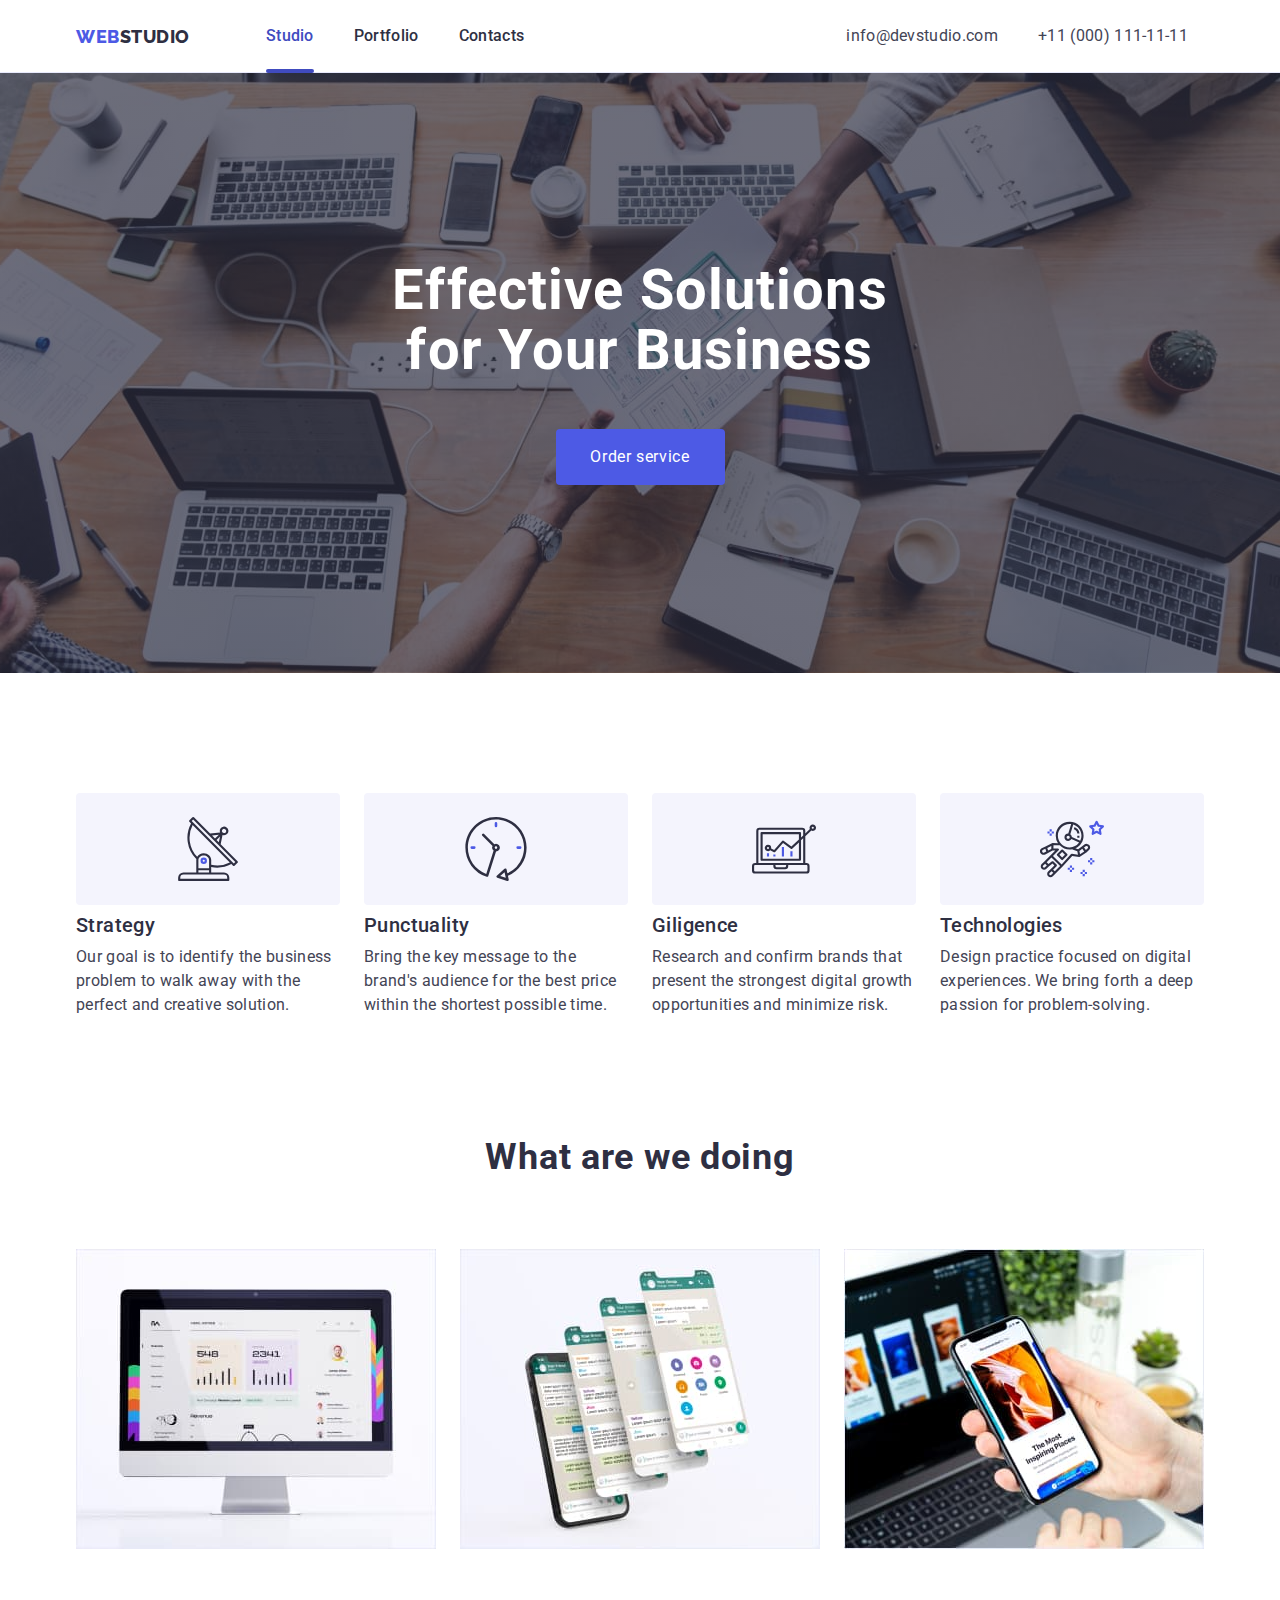
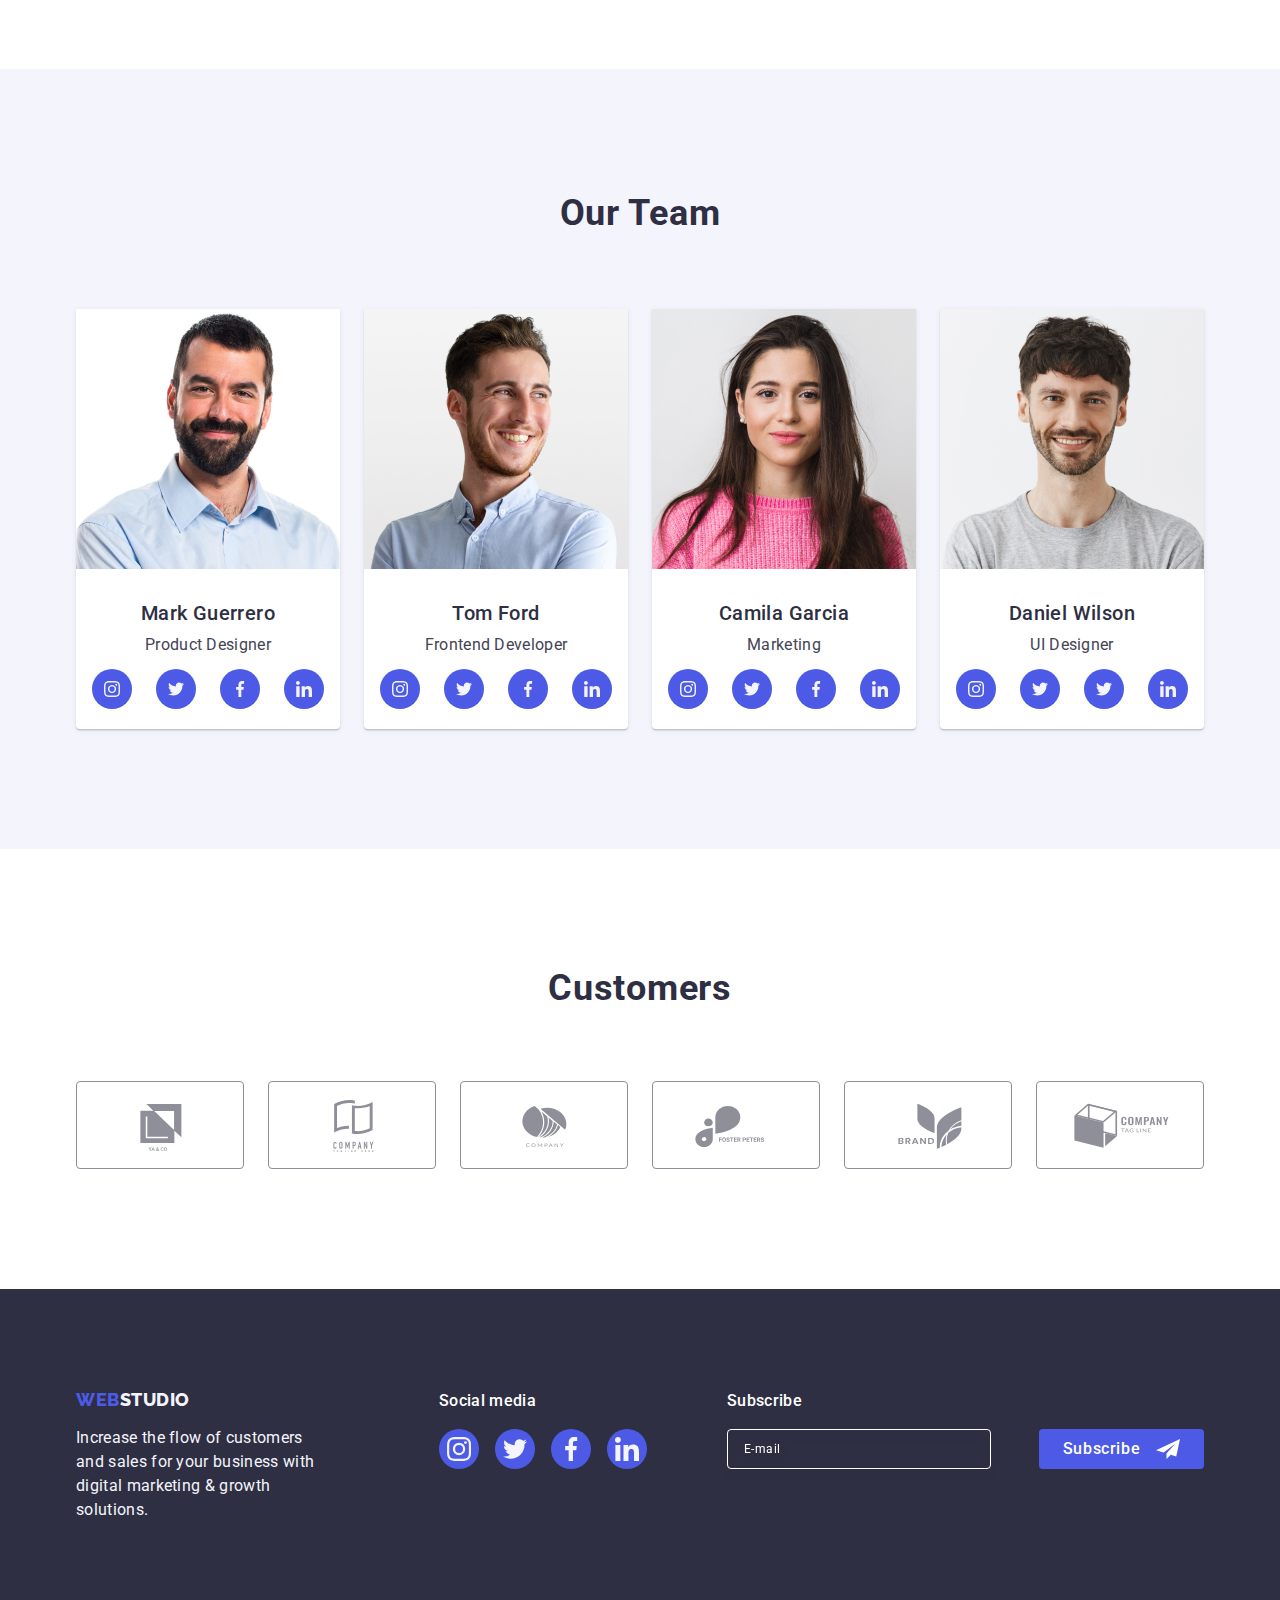
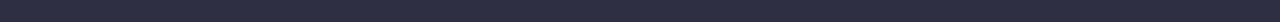
==== index.html @ 4abc6503 "added" ====
<!DOCTYPE html>
<html lang="en">
<head>
    <meta charset="UTF-8">
    <meta name="viewport" content="width=device-width, initial-scale=1.0">
    <title>WebStudio</title>
    <link rel="preconnect" href="https://fonts.googleapis.com">
    <link rel="preconnect" href="https://fonts.gstatic.com" crossorigin>
    <link href="https://fonts.googleapis.com/css2?family=Raleway:wght@600;800&family=Roboto:wght@400;500;700&display=swap" rel="stylesheet">
    <link rel="stylesheet" href="https://cdnjs.cloudflare.com/ajax/libs/modern-normalize/2.0.0/modern-normalize.min.css">
    <link rel="stylesheet" href="css/styles.css">
</head>
<body class="body">
    <header class="header">
        <div class="container container-logo">
            <nav class="header-navigation">
                <a href="/index.html" class="logo">Web<span class="logo-studio">Studio</span></a>
                    <ul class="header-list">
                        <li class="header-list-main"><a class="header-list-link current" href="index.html">Studio</a></li>
                        <li class="header-list-main"><a class="header-list-link" href="portfolio.html">Portfolio</a></li>
                        <li class="header-list-main"><a class="header-list-link" href="Contacts">Contacts</a></li>
                    </ul>
            </nav>
            <address class="address">
                <ul class="contacts"> 
                    <li class="contacts-list"><a class="contact-item" href="email:info@devstudio.com">info@devstudio.com</a></li> 
                    <li class="contacts-list"><a class="contact-item" href="tel:+11(000)111-11-11">+11 (000) 111-11-11</a></li>
                 </ul>  
            </address>
        </div>
    </header>
    <main class="main">
            <section class="main-part">
                <div class="container">
                    <h1 class="main-thesis">Effective Solutions for Your Business</h1>
                    <button type="button" class="main-button" data-modal-open>Order service</button>
                </div>
                </section>
                <section class="main-description">
                    <div class="container">
                        <h2 hidden class="visually-hidden">Menu</h2>
                        <ul class="main-description-list">
                            <li class="main-description-item">
                                <div class="main-description-icons">
                                    <svg class="main-icons" width="64" height="64">
                                        <use href="./images/icons.svg#icon-antenna"></use>
                                    </svg>
                                </div>
                                <h3 class="description-name">Strategy</h3>
                                <p class="description-mean">Our goal is to identify the business problem to walk away with the perfect and creative solution. </p>
                            </li>
                            <li class="main-description-item">
                                <div class="main-description-icons">
                                    <svg class="main-icons" width="64" height="64">
                                        <use href="./images/icons.svg#icon-clock"></use>
                                    </svg>
                                </div>
                                <h3 class="description-name">Punctuality</h3>
                                <p class="description-mean">Bring the key message to the brand's audience for the best price within the shortest possible time.</p>
                            </li>
                            <li class="main-description-item">
                                <div class="main-description-icons">
                                    <svg class="main-icons" width="64" height="64">
                                        <use href="./images/icons.svg#icon-diagram"></use>
                                    </svg>
                                </div>
                                <h3 class="description-name">Giligence</h3>
                                <p class="description-mean">Research and confirm brands that present the strongest digital growth opportunities and minimize risk.</p>
                            </li>
                            <li class="main-description-item">
                                <div class="main-description-icons">
                                    <svg class="main-icons" width="64" height="64">
                                        <use href="./images/icons.svg#icon-astronaut"></use>
                                    </svg>
                                </div>
                                <h3 class="description-name">Technologies</h3>
                                <p class="description-mean">Design practice focused on digital experiences. We bring forth a deep passion for problem-solving.</p>
                            </li>
                        </ul>
                    </div>
                </section>
                <!--About us-->
                <section class="about">
                    <div class="container">
                        <h2 class="about-do">What are we doing</h2>
                        <ul class="about-do-list">
                            <li class="about-do-item">
                                <img src="images/img1.jpg" alt="Computer" width="360"></li>
                            <li class="about-do-item">
                                <img src="images/img2.jpg" alt="Screen" width="360"></li>
                            <li class="about-do-item">
                                <img src="images/img3.jpg" alt="Phone" width="360"></li>
                        </ul>
                    </div>
                </section>
                <!--Team-->
                <section class="team">
                    <div class="container">
                        <h2 class="our-team">Our Team</h2>
                        <ul class="our-team-list">
                            <li class="our-team-item">
                                    <img src="images/mark.jpg" alt="Mark Guerrero" width="264">
                                    <div class="worker">
                                        <h3 class="name">Mark Guerrero</h3>
                                        <p class="who">Product Designer</p> 
                                        <ul class="team-icons-list">
                                            <li class="team-icons-item">
                                                <a href="./images/icons.svg#icon-instagram" class="team-icons-links" >
                                                    <svg class="team-icons" width="16" height="16">
                                                        <use href="./images/icons.svg#icon-instagram"></use>
                                                    </svg>
                                                </a>
                                            </li>
                                            <li class="team-icons-item">
                                                <a href="./images/icons.svg#icon-twitter" class="team-icons-links">
                                                    <svg class="team-icons" width="16" height="16">
                                                        <use href="./images/icons.svg#icon-twitter"></use>
                                                    </svg>
                                                </a>
                                            </li>
                                            <li class="team-icons-item">
                                                <a href="./images/icons.svg#icon-facebook" class="team-icons-links">
                                                    <svg class="team-icons" width="16" height="16">
                                                        <use href="./images/icons.svg#icon-facebook"></use>
                                                    </svg>
                                                </a>
                                            </li>
                                            <li class="team-icons-item">
                                                <a href="./images/icons.svg#icon-linkedin" class="team-icons-links">
                                                    <svg class="team-icons" width="16" height="16">
                                                        <use href="./images/icons.svg#icon-linkedin"></use>
                                                    </svg>
                                                </a>
                                            </li>
                                        </ul>
                                    </div>                           
                            </li>
                            <li class="our-team-item">
                                    <img class="photo" src="images/tom.jpg" alt="Tom Ford" width="264">
                                    <div class="worker">
                                        <h3 class="name">Tom Ford</h3>
                                        <p class="who">Frontend Developer</p>
                                        <ul class="team-icons-list">
                                            <li class="team-icons-item">
                                                <a href="./images/icons.svg#icon-instagram" class="team-icons-links" >
                                                    <svg class="team-icons" width="16" height="16">
                                                        <use href="./images/icons.svg#icon-instagram"></use>
                                                    </svg>
                                                </a>
                                            </li>
                                            <li class="team-icons-item">
                                                <a href="./images/icons.svg#icon-twitter" class="team-icons-links">
                                                    <svg class="team-icons" width="16" height="16">
                                                        <use href="./images/icons.svg#icon-twitter"></use>
                                                    </svg>
                                                </a>
                                            </li>
                                            <li class="team-icons-item">
                                                <a href="./images/icons.svg#icon-facebook" class="team-icons-links">
                                                    <svg class="team-icons" width="16" height="16">
                                                        <use href="./images/icons.svg#icon-facebook"></use>
                                                    </svg>
                                                </a>
                                            </li>
                                            <li class="team-icons-item">
                                                <a href="./images/icons.svg#icon-linkedin" class="team-icons-links">
                                                    <svg class="team-icons" width="16" height="16">
                                                        <use href="./images/icons.svg#icon-linkedin"></use>
                                                    </svg>
                                                </a>
                                            </li>
                                        </ul>
                                    </div>
                            </li>
                            <li class="our-team-item">
                                    <img src="images/camila.jpg" alt="Camila Garcia" width="264">
                                    <div class="worker">
                                        <h3 class="name">Camila Garcia</h3>
                                        <p class="who">Marketing</p>
                                        <ul class="team-icons-list">
                                            <li class="team-icons-item">
                                                <a href="./images/icons.svg#icon-instagram" class="team-icons-links" >
                                                    <svg class="team-icons" width="16" height="16">
                                                        <use href="./images/icons.svg#icon-instagram"></use>
                                                    </svg>
                                                </a>
                                            </li>
                                            <li class="team-icons-item">
                                                <a href="./images/icons.svg#icon-twitter" class="team-icons-links">
                                                    <svg class="team-icons" width="16" height="16">
                                                        <use href="./images/icons.svg#icon-twitter"></use>
                                                    </svg>
                                                </a>
                                            </li>
                                            <li class="team-icons-item">
                                                <a href="./images/icons.svg#icon-facebook" class="team-icons-links">
                                                    <svg class="team-icons" width="16" height="16">
                                                        <use href="./images/icons.svg#icon-facebook"></use>
                                                    </svg>
                                                </a>
                                            </li>
                                            <li class="team-icons-item">
                                                <a href="./images/icons.svg#icon-linkedin" class="team-icons-links">
                                                    <svg class="team-icons" width="16" height="16">
                                                        <use href="./images/icons.svg#icon-linkedin"></use>
                                                    </svg>
                                                </a>
                                            </li>
                                        </ul>
                                    </div>
                            </li>
                            <li class="our-team-item">
                                    <img src="images/daniel.jpg" alt="Daniel Wilson" width="264">
                                    <div class="worker">
                                        <h3 class="name">Daniel Wilson</h3>
                                        <p class="who">UI Designer</p>
                                        <ul class="team-icons-list">
                                            <li class="team-icons-item">
                                                <a href="./images/icons.svg#icon-instagram" class="team-icons-links" >
                                                    <svg class="team-icons" width="16" height="16">
                                                        <use href="./images/icons.svg#icon-instagram"></use>
                                                    </svg>
                                                </a>
                                            </li>
                                            <li class="team-icons-item">
                                                <a href="./images/icons.svg#icon-twitter" class="team-icons-links">
                                                    <svg class="team-icons" width="16" height="16">
                                                        <use href="./images/icons.svg#icon-twitter"></use>
                                                    </svg>
                                                </a>
                                            </li>
                                            <li class="team-icons-item">
                                                <a href="./images/icons.svg#icon-facebook" class="team-icons-links">
                                                    <svg class="team-icons" width="16" height="16">
                                                        <use href="./images/icons.svg#icon-twitter"></use>
                                                    </svg>
                                                </a>
                                            </li>
                                            <li class="team-icons-item">
                                                <a href="./images/icons.svg#icon-linkedin" class="team-icons-links">
                                                    <svg class="team-icons" width="16" height="16">
                                                        <use href="./images/icons.svg#icon-linkedin"></use>
                                                    </svg>
                                                </a>
                                            </li>
                                        </ul>
                                    </div>
                                </li>
                        </ul>
                    </div>
                </section>
                <section class="customers">
                    <div class="container">
                        <h2 class="customers-thesis">Customers</h2>
                        <ul class="customers-list">
                            <li class="customers-item">
                                    <a href="./images/icons.svg#icon-Logo-1" class="item-customer-icon">
                                        <svg class="customer-icon" width="104" height="56">
                                            <use href="./images/icons.svg#icon-Logo-1"></use>
                                        </svg>
                                    </a>
                            </li>
                            <li class="customers-item">
                                    <a href="./images/icons.svg#icon-Logo-2" class="item-customer-icon">
                                        <svg class="customer-icon" width="104" height="56">
                                            <use href="./images/icons.svg#icon-Logo-2"></use>
                                        </svg>
                                    </a>
                            </li>
                            <li class="customers-item">
                                    <a href="./images/icons.svg#icon-Logo-3" class="item-customer-icon">
                                        <svg class="customer-icon" width="104" height="56">
                                            <use href="./images/icons.svg#icon-Logo-3"></use>
                                        </svg>
                                    </a>
                            </li>
                            <li class="customers-item">
                                    <a href="./images/icons.svg#icon-Logo-4" class="item-customer-icon">
                                        <svg class="customer-icon" width="104" height="56">
                                            <use href="./images/icons.svg#icon-Logo-4"></use>
                                        </svg>
                                    </a>
                            </li>
                            <li class="customers-item">
                                    <a href="./images/icons.svg#icon-Logo-5" class="item-customer-icon">
                                        <svg class="customer-icon" width="104" height="56">
                                            <use href="./images/icons.svg#icon-Logo-5"></use>
                                        </svg>
                                    </a>
                            </li>
                            <li class="customers-item">
                                    <a href="./images/icons.svg#icon-Logo-6" class="item-customer-icon">
                                        <svg class="customer-icon" width="104" height="56">
                                            <use href="./images/icons.svg#icon-Logo-6"></use>
                                        </svg>
                                    </a>
                            </li>
                        </ul>
                    </div>
                </section>
    </main>
    <footer class="end">
        <div class="container container-footer">
            <div class="container-webstudio">
                <a href="index.html" class="logo-end">Web<span class="logo-studio end-studio">Studio</span></a>
                <p class="end-text">Increase the flow of customers and sales for your business with digital marketing & growth solutions.</p>
            </div>
            <div class="container-socialmedia">
                <p class="social-media-text">Social media</p>
                <ul class="footer-icons-list">
                    <li class="footer-icons-item">
                        <a href="./images/icons.svg#icon-instagram" class="footer-icons-links" >
                            <svg class="team-icons" width="24" height="24">
                                <use href="./images/icons.svg#icon-instagram"></use>
                            </svg>
                        </a>
                    </li>
                    <li class="footer-icons-item">
                        <a href="./images/icons.svg#icon-twitter" class="footer-icons-links">
                            <svg class="team-icons" width="24" height="24">
                                <use href="./images/icons.svg#icon-twitter"></use>
                            </svg>
                        </a>
                    </li>
                    <li class="footer-icons-item">
                        <a href="./images/icons.svg#icon-facebook" class="footer-icons-links">
                            <svg class="team-icons" width="24" height="24">
                                <use href="./images/icons.svg#icon-facebook"></use>
                            </svg>
                        </a>
                    </li>
                    <li class="footer-icons-item">
                        <a href="./images/icons.svg#icon-linkedin" class="footer-icons-links">
                            <svg class="team-icons" width="24" height="24">
                                <use href="./images/icons.svg#icon-linkedin"></use>
                            </svg>
                        </a>
                    </li>
                </ul>
            </div>
            <div class="footer-subscribe-input">
                <p class="subscribe-text">Subscribe</p>
                <form class="subscribe-form">
                    <label aria-label="footer subscribe email input" class="footer-aria-label">
                            <input type="email" name="footer-mail" class="footer-input" placeholder="E-mail"/>   
                    </label>
                    <button type="submit" class="footer-input-bottom">Subscribe
                        <svg class="icons-subscribe" width="24" height="24">
                            <use href="./images/icons.svg#icon-subscribe"></use>
                        </svg>
                    </button> 
                </form>
            </div>
        </div>
    </footer> 
    <div class="backdrop is-hidden" data-modal>
        <div class="modal">
            <button type="button" class="close-btn" data-modal-close> 
                <svg class="close-icon" width="8" height="8">
                    <use href="./images/icons.svg#icon-close"></use>
                </svg>
            </button>
            <p class="modal-title">Leave your contacts and we will call you back</p>
            <form class="modal-form">
                <div class="modal-field">
                    <label for="user-name" class="modal-lebal">Name</label>
                    <div class="modal-input-box">
                        <input type="text" class="modal-input" name="user-name" required id="user-name">
                        <svg class="modal-icon" width="18" height="24">
                            <use href="./images/icons.svg#icon-name"></use>
                        </svg>
                    </div>
                </div>
                <div class="modal-field">
                    <label for="user-phone" class="modal-lebal">Phone</label>
                    <div class="modal-input-box">
                        <input type="tel" class="modal-input" name="user-phone" required id="user-phone">
                        <svg class="modal-icon" width="18" height="24">
                            <use href="./images/icons.svg#icon-phone"></use>
                        </svg> 
                    </div> 
                </div> 
                <div class="modal-field">
                    <label for="user-email" class="modal-lebal">Email</label>
                    <div class="modal-input-box">
                        <input type="email" class="modal-input" name="user-email" required id="user-email">
                        <svg class="modal-icon" width="18" height="24">
                            <use href="./images/icons.svg#icon-email"></use>
                        </svg>
                    </div>
                </div>
                <div class="modal-field-comment">
                    <label for="user-comment" class="modal-lebal">Comment</label>
                    <textarea name="user-comment" id="user-comment" class="modal-comment" placeholder="Text input"></textarea>
                </div>
                <div class="modal-field modal-field-privacy">
                    <input type="checkbox" id="user-privacy" name="user-privacy" value="true" class="modal-policy visually-hidden">
                    <label for="user-privacy" class="modal-policy-text">
                        <span class="span-privacy">
                            <svg class="check-icon" width="10" height="8">
                                <use href="./images/icons.svg#icon-check"></use>
                            </svg>                            
                        </span>
                        I accept the terms and conditions of the
                        <a href="" class="modal-policy-check">Privacy Policy</a></label>
                </div>
                <button type="submit" class="modal-button" disabled>Send</button>
            </form>
        </div>
    </div>
    <script src="js/modal.js"></script>
</body>
</html>
---- css/styles.css ----
:root {
    --main-color: #FFFFFF;
    --second-color:#2E2F42;
    --third-color:#F4F4FD;
    --fourth-color:#434455;
    --fifth-color:#4D5AE5;
    --border-color:#E7E9FC; 

}

.body{
    background-color: #FFFFFF;
    color: #2E2F42;
    font-family: Roboto, sans-serif;
}

.container {
    max-width: 1158px;
    padding: 0 15px;
    margin: 0 auto;
}

h1, h2, h3, p {
	margin-top: 0;
	margin-bottom: 0;
}
ul{
	margin-top: 0;
	margin-bottom: 0;
	padding-left: 0;
}
img {
    display: block;
    width: 100%;
}
a {
    text-decoration: none;
    color: currentColor;
}
ul {
    list-style-type: none;
}


/* ----------Header-------------- */

.header {
    background-color: var(--main-color);
    border-bottom: 1px solid #e7e9fc;
    box-shadow: 0px 2px 1px rgba(46, 47, 66, 0.08), 
    0px 1px 1px rgba(46, 47, 66, 0.16), 
    0px 1px 6px rgba(46, 47, 66, 0.08);
}

.logo {
    color: #4D5AE5;
    font-size: 18px;
    font-weight: 800;
    line-height: calc(21/18);
    letter-spacing: 0.03em;
    margin-right: 76px;
    font-family: Raleway, sans-serif;
    text-transform: uppercase;
}
.container-logo {
    display: flex;
    align-items: center;
}

.logo-studio {
   color: #2E2F42;
}

.header-navigation {
    display: flex;
    align-items: center;
}
.header-list {
    display: flex;
    gap: 40px;
    margin-right: 322px;
}

.header-list-link {
    color: var(--second-color);
    font-size: 16px;
    font-weight: 500;
    line-height: calc(24/16);
    letter-spacing: 0.02em;
    padding: 24px 0;
    display: block;
    transition-property: color;
    transition: 250ms;
    transition-timing-function: cubic-bezier(0.4, 0, 0.2, 1);
}
.address {
    font-style: normal;
}
.contacts {
    display: flex;
    gap: 40px;
    margin-left: auto;
}
.header-list-link:hover {
    color: #404BBF;
}
.contact-item {
    color: var(--fourth-color);
    font-size: 16px;
    font-weight: 400;
    line-height: calc(24/16);
    letter-spacing: 0.02em;
    transition: color 250ms cubic-bezier(0.4, 0, 0.2, 1);
}
.contact-item:hover, .contact-item:focus {
    color: #404BBF;
}

/* -------- First Part -------- */

.main-part {
    background-color: var(--second-color);
    margin: 0 auto;
    padding: 188px 0;
    background-image: linear-gradient(rgba(46, 47, 66, 0.7), rgba(46, 47, 66, 0.7)), url(../images/background.jpeg);
    background-repeat: no-repeat;
    background-position: center;
    background-size: cover;
    max-width: 1440px;
}

.main-thesis {
    color: var(--main-color);
    font-size: 56px;
    font-weight: 700;
    line-height: 1.07;
    letter-spacing: 0.02em;
    max-width: 496px;
    text-align: center;
    margin: 0 auto;
}

.main-button { 
    color: var(--main-color);
    background-color: var(--fifth-color);
    font-family: inherit;
    line-height: calc(24/16);
    letter-spacing: 0.04em;
    cursor: pointer;
    display: block;
    margin: 0 auto;
    min-width: 169px;
    height: 56px;
    border: none;
    border-radius: 4px;
    margin-top: 48px;
    transition: background-color 250ms cubic-bezier(0.4, 0, 0.2, 1);
}
.main-button:hover, .main-button:focus {
    background-color: #404BBF;
}

.main-description-icons {
    width: 100%;
    height: 112px;
    background-color: #F4F4FD;
    margin-bottom: 13px;
    display: flex;
    align-items: center;
    justify-content: center;

}

/*-------------Second Part-----------*/

.main-description {
    padding: 120px 0;
}
.main-description-icons {
    border-radius: 4px;
    margin-bottom: 8px;
}
.main-description-list {
    background-color: var(--main-color);
    display: flex;
    gap: 24px;
}
.visually-hidden {
    position: absolute;
    width: 1px;
    height: 1px;
    margin: -1px;
    border: 0;
    padding: 0;
    white-space: nowrap;
    clip-path: inset(100%);
    clip: rect(0 0 0 0);
    overflow: hidden;
}
.main-description-item {
    width: calc((100% - 72px) / 4);
}
.description-name {
    font-size: 20px;
    font-weight: 500;
    line-height: calc(24/20);
    letter-spacing: 0.02em;  
    margin-bottom: 8px;
}

.description-mean {
    font-size: 16px;
    font-weight: 400;
    line-height: 1.5em;
    letter-spacing: 0.02em;
    color: #434455;
}
.about {
    padding-bottom: 120px;
}
.about-do {
    font-size: 36px;
    font-weight: 700;
    line-height: calc(40/36);
    letter-spacing: 0.02em;  
    color: var(--second-color);
    text-align: center;
    margin-bottom: 72px;
}
.about-do-list {
    display: flex;
    gap: 24px;
}
.about-do-item {
    width: calc((100% - 48px) / 3);
}

/*-------------Third Part------------*/
.team {
    background-color: var(--third-color);
    padding: 120px 0;
}
.our-team {
    font-size: 36px;
    font-weight: 700;
    line-height: calc(40/30);
    letter-spacing: 0.02em;
    text-align: center;
}
.our-team {
    margin-bottom: 72px;
}
.our-team-list {
    display: flex;
    gap: 24px;
}
.our-team-item {
    background-color: #FFFFFF;
    width: calc((100% - 72px) / 4);
    border-radius: 0px 0px 4px 4px; 
    box-shadow:  0px 1px 6px rgba(46, 47, 66, 0.08), 0px 1px 1px rgba(46, 47, 66, 0.16), 0px 2px 1px rgba(46, 47, 66, 0.08);
}
.worker{
    padding: 32px 0;
}
.name {
    font-size: 20px;
    font-weight: 500;
    line-height: calc(24/20);
    letter-spacing: 0.02em;
    margin-bottom: 8px;
    text-align: center;
}
.who {
    font-size: 16px;
    font-weight: 400;
    line-height: calc(24/16);
    letter-spacing: 0.02em;
    color: #434455;
    text-align: center;
}
.team-icons-list {
    display: flex;
    justify-content: center;
}
.team-icons-list {
    gap: 24px;
}
.team-icons-links {
    fill:none;
    width: 100%;
    height: 100%;
    background-color: #4D5AE5;
    border-radius: 50%;
    display: flex;
    align-items: center;
    justify-content: center;
    margin-top: 12px;
    transition: background-color 250ms cubic-bezier(0.4, 0, 0.2, 1);
}
.team-icons-links:hover, .team-icons-links:focus {
    background-color: #404bbf;
}
.team-icons-item {
    width: 40px;
    height: 40px;
}
.team-icons {
    fill: #f4f4fd;
}
.customers {
    padding: 120px 0;
}
.customers-thesis{
    font-size: 36px;
    font-weight: 700;
    line-height: calc(40/30);
    letter-spacing: 0.02em;
    text-align: center;
    line-height: 1.11;
    margin-bottom: 72px;
}
.customers-list {
    display: flex;
    gap: 24px;
}
.customers-item {
    width: calc((100% - 5 * 24px)/6);
    height: 88px;
}

.item-customer-icon {
    width: 100%;
    height: 100%;
    border-radius: 4px;
    border: 1px solid #8E8F99;
    display: flex;
    align-items: center;
    justify-content: center;
    color: #8e8f99;
    transition: border-color 250ms cubic-bezier(0.4, 0, 0.2, 1), color 250ms cubic-bezier(0.4, 0, 0.2, 1);
}
.item-customer-icon:hover {
    color: #404bbf;
    border-color: #404bbf;
}
.item-customer-icon:focus {
    color: #404bbf;
    border-color: #404bbf;
}

.customer-icon {
    fill: currentColor;
}
/*------------------Footer Part--------------*/
.end {
    background-color: var(--second-color);
    padding: 100px 0;
}
.logo-end{
    font-family: Raleway, sans-serif;
    color: #4D5AE5;
    font-size: 18px;
    font-weight: 800;
    line-height: calc(21/18);
    letter-spacing: 0.03em;
    display: inline-block;
    margin-bottom: 16px;
    text-transform: uppercase;
}
.end-studio {
    color: var(--third-color);
}
.end-text {
    font-size: 16px;
    font-weight: 400;
    line-height: calc(24/16);
    letter-spacing: 0.02em;
    color: var(--third-color);
    max-width: 264px;
}
.footer-icons-list {
    display: flex;
    gap: 16px;
}

.footer-icons-links {
    width: 40px;
    height: 40px;
    background-color: #4D5AE5;
    border-radius: 50%;
    display: flex;
    align-items: center;
    justify-content: center;
    transition: background-color 250ms cubic-bezier(0.4, 0, 0.2, 1);
}
.footer-icons-links:hover, .footer-icons-links:focus {
    background-color: #31d0aa;
}
.container-footer {
    display: flex;
    align-items: baseline;
}
.container-webstudio {
    margin-right: 120px;
}
.social-media-text {
    font-size: 16px;
    font-weight: 500;
    line-height: 1.5;
    letter-spacing: 0.02em;
    text-align: left;
    color: var(--main-color);
    margin-bottom: 16px;
}

/*------------------- PORTFOLIO ------------------*/


.options-buttons {
    padding-top: 96px;
    padding-bottom: 120px;
}

.options-list {
    display: flex;
    justify-content: center;
    gap: 24px;
    margin-bottom: 72px;
}

.card {
    border: 1px solid var(--border-color);
    padding: 32px 16px;
    border-top: none;
}

.options-item-btn {
    color: #4D5AE5;
    background-color: var(--border-color);
    font-size: 16px;
    font-weight: 500;
    line-height: calc(24/16);
    letter-spacing: 0.04em;
    border: none;
    cursor: pointer;
    padding: 12px 24px;
    border: 1px solid #e7e9fc;
    border-radius: 4px; 
    transition: color 250ms cubic-bezier(0.4, 0, 0.2, 1), background-color 250ms cubic-bezier(0.4, 0, 0.2, 1), border-color 250ms cubic-bezier(0.4, 0, 0.2, 1), box-shadow 250ms cubic-bezier(0.4, 0, 0.2, 1); 
}

.options-item-btn:hover, .options-item-btn:focus{ 
    background-color: #404BBF;
    color: #FFFFFF;  
    border: 1px solid transparent;
    box-shadow: 3px 1px rgba(0, 0, 0, 0.1), 0px 2px 1px rgba(0, 0, 0, 0.08), 0px 2px 2px rgba(0, 0, 0, 0.12); 
    transition: 250ms cubic-bezier(0.4, 0, 0.2, 1), background-color 250ms cubic-bezier(0.4, 0, 0.2, 1), border-color 250ms cubic-bezier(0.4, 0, 0.2, 1), box-shadow 250ms cubic-bezier(0.4, 0, 0.2, 1); 
}

.opportunities-list {
    display: flex;
    flex-wrap: wrap;
    column-gap: 24px;
    row-gap: 48px;
}
.opportunities-item {
    background-color: #FFFFFF;
    transition: box-shadow 250ms cubic-bezier(0.4, 0, 0.2, 1); 
}


.opportunities-cover-wrap {
    position: relative; 
    overflow: hidden;
}

.opportunities-cover-wrap:focus .opportunities-cover-text {
    transform: translateY(0);
}

.opportunities-cover-wrap:hover .opportunities-cover-text {
    transform: translateY(0);
}

.opportunities-cover-text {
    position: absolute;
    top:0;
    font-size: 16px;
    line-height: 1.5;
    letter-spacing: 0.02em;
    color: #f4f4fd;
    padding: 40px 32px;
    background-color: #4d5ae5; 
    width: 100%;
    height: 100%;
    transform: translateY(100%);
    transition: transform 250ms cubic-bezier(0.4, 0, 0.2, 1);
}
.item-card {
    display: block;
    background-color: var(--main-color);
    transition: box-shadow 250ms cubic-bezier(0.4, 0, 0.2, 1);
}

.item-card:hover {
    box-shadow: 0px 1px 6px rgba(46, 47, 66, 0.08), 0px 1px 1px rgba(46, 47, 66, 0.16), 0px 2px 1px rgba(46, 47, 66, 0.08);
}

.item-card:focus {
    box-shadow: 0px 1px 6px rgba(46, 47, 66, 0.08), 0px 1px 1px rgba(46, 47, 66, 0.16), 0px 2px 1px rgba(46, 47, 66, 0.08);
}

.item-card:hover .opportunities-cover-text {
    transform: translateY(0);
}

.item-card:focus .opportunities-cover-text {
    transform: translateY(0);
}

.item-text {
    font-size: 20px;
    font-weight: 500;
    line-height: calc(24/20);
    letter-spacing: 0.02em;
}
.item-text {
    margin-bottom: 8px;
}
.item-descrip {
    font-size: 16px;
    font-weight: 400;
    line-height: calc(24/16);
    letter-spacing: 0.02em;
    color: #434455;
}


/*---------------Backdrop---------------*/

.backdrop {
    position: fixed;
    width: 100%;
    height: 100%;
    background-color: #2E2F4266;
    top:0;
    transition: opacity 250ms cubic-bezier(0.4, 0, 0.2, 1), visibility 250ms cubic-bezier(0.4, 0, 0.2, 1); 
}

.modal {
    position: absolute;
    top: 50%;
    left: 50%;
    transform: translate(-50%, -50%) scaleX(1);
    width: 408px;
    min-height: 584px;
    border-radius: 4px;
    background-color: #FCFCFC;
    transition: transform 250ms cubic-bezier(0.4, 0, 0.2, 1);
    box-shadow: 0px 1px 1px rgba(0, 0, 0, 0.14), 0px 1px 3px rgba(0, 0, 0, 0.12), 0px 2px 1px rgba(0, 0, 0, 0.2);
    padding: 72px 24px 24px 24px;
}
.backdrop.is-hidden .modal {
    transform: translate(-50%, -50%) scaleX(0);
}
.close-btn {
    width: 24px;
    height: 24px;
    padding: 0;
    display: flex;
    justify-content: center;
    align-items: center;
    border-radius: 50%;
    background-color: #E7E9FC;
    border: 1px solid rgb(0, 0, 0, 0.1);
    position: absolute;
    top: 24px;
    right: 24px;
    cursor: pointer;
    transition: background-color 250ms cubic-bezier(0.4, 0, 0.2, 1), border 250ms cubic-bezier(0.4, 0, 0.2, 1); 
}
.close-btn:hover, .close-btn:focus {
    background-color: #404bbf; 
    border: none;
    fill: #ffffff;
}
.close-icon {
    transition: fill 250ms cubic-bezier(0.4, 0, 0.2, 1);
}
.is-hidden {
    opacity: 0;
    visibility: hidden;
    pointer-events: none;
}

.current {
    position: relative;
    color: #404bbf;
    transition: color 250ms cubic-bezier(0.4, 0, 0.2, 1);
}
.current::after {
    position: absolute;
    display: block;
    width: 100%;
    height: 4px;
    content: '';
    background-color: #404BBF;
    bottom: -1px;
    border-radius: 2px;
}

.modal-title {
    font-family: Roboto;
    font-size: 16px;
    font-weight: 500;
    line-height: 24px;
    letter-spacing: 0.02em;
    text-align: center;
    background-color: rgba(252, 252, 252, 1);
    margin-bottom: 23px;
    margin-bottom: 16px;
}
.modal-input {
    width: 100%;
    height: 40px;
    border: 1px solid rgba(46, 47, 66, 0.4);
    border-radius: 4px;
    padding-left: 38px;
    padding-right: 19px;
    outline: transparent;
    transition: border-color 250ms cubic-bezier(0.4, 0, 0.2, 1);
    background-color: transparent;
}
.modal-lebal {
    display: block;
    margin-bottom: 4px;
    font-size: 12px;
    font-family: inherit;
    line-height: 1.17;
    letter-spacing: 0.04em;
    color: rgba(142, 143, 153, 1);
    
}

.modal-input:focus {
    border-color: var(--fifth-color);
}
.modal-input:focus + .modal-icon {
    fill: var(--fifth-color);
}

.modal-comment {
    width: 100%;
    height: 120px;
    background-color: transparent; 
    border: 1px solid rgba(46, 47, 66, 0.4);
    border-radius: 4px;
    padding-left: 38px;
    padding-right: 19px;
    outline: transparent;
    transition: border-color 250ms cubic-bezier(0.4, 0, 0.2, 1);
    color: rgba(46, 47, 66, 0.4);
    font-family: inherit;
    font-size: 12px;
    line-height: 1.17; 
    letter-spacing: 0.04em; 
    resize: none;
}
.modal-comment {
    padding: 8px 16px;
}
.modal-comment:focus  {
    border-color: #4D5AE5;
}

.modal-field {
    margin-bottom: 8px;
}
.modal-field-comment {
    margin-bottom: 16px;
}

.modal-field-privacy {
    margin-bottom: 24px;
}
.modal-button {
    display: block;
    background-color: rgba(77, 90, 229, 1);
    color: rgba(255, 255, 255, 1);
    font-family: inherit;
    line-height: calc(24/16);
    letter-spacing: 0.04em;
    font-weight: 500;
    cursor: pointer;
    min-width: 169px;
    height: 56px;
    border: none;
    border-radius: 4px;
    box-shadow: 0px 4px 4px 0px rgba(0, 0, 0, 0.15);
    margin-top: 24px;
    transform: translateX(50%);
    transition: background-color 250ms cubic-bezier(0.4, 0, 0.2, 1);
}

.modal-button:disabled {
    background-color: rgba(77, 90, 229, 1);
    color: rgba(255, 255, 255, 1);
}
.modal-input-box {
    position: relative;
}
.modal-input::placeholder {
    font-family: inherit;
    line-height: calc(14/12);
    letter-spacing: 0.04em;
    color: rgba(46, 47, 66, 0.4);
}
.modal-icon {
    position: absolute;
    left: 18px;
    top: 50%;
    transform: translateY(-50%);
    transition: fill 250ms cubic-bezier(0.4, 0, 0.2, 1);
    left: 16px;
}

.modal-policy-text {
    color: rgba(142, 143, 153, 1);
    font-size: 12px;
    line-height: 1.17; 
    letter-spacing: 0.04em; 
    display: block;
    align-items: center;
}

.modal-policy-check {
    color: var(--fifth-color);
    text-decoration: underline;
}

.span-privacy {
    width: 16px;
    height: 16px;
    border-radius: 2px;
    border: 1px solid rgba(46, 47, 66, 0.4);
    margin-right: 8px;
    display: inline-flex;
    align-items: center;
    justify-content: center;
    fill: transparent;
    transition: background-color 250ms cubic-bezier(0.4, 0, 0.2, 1), border 250ms cubic-bezier(0.4, 0, 0.2, 1), fill 250ms cubic-bezier(0.4, 0, 0.2, 1);
}


.modal-policy:checked + .modal-policy-text span {
    background-color: #404bbf;
    border: none;
    fill: #F4F4FD;
}

.subscribe-text {
    font-size: 16px;
    font-weight: 500;
    line-height: 1.5;
    letter-spacing: 0.02em;
    text-align: left;
    color: var(--main-color);
    margin-bottom: 16px;
}
.footer-subscribe-input {
    display: block;
    margin-left: 80px;
}

.footer-input {
    width: 264px;
    height: 40px;
    padding: 16px;
    border-radius: 4px;
    color: #FFFFFF;
    border: 1px solid var(--main-color);
    background-color:transparent;
    margin-right: 24px;
    font-size: 12px;
    line-height: 1.5;
    letter-spacing: 0.04em; 
    filter: drop-shadow(0px 4px 4px rgba(0, 0, 0, 0.15));
}
.footer-input::placeholder {
    color: var(--main-color);
}
.subscribe-form {
    display: flex;
    gap: 24px;
}

.footer-input-bottom {
    min-width: 165px;
    height: 40px;
    display: flex;
    align-items: center;
    justify-content: center;
    color: var(--main-color);
    background-color: rgba(77, 90, 229, 1);
    font-family: "Roboto", sans-serif;
    font-size: 16px;
    font-weight: 500;
    line-height: 1.5;
    letter-spacing: 0.04em;
    border-radius: 4px;
    border: none;
    cursor: pointer;
}
.icons-subscribe {
    margin-left: 16px;
    fill: var(--main-color);
}
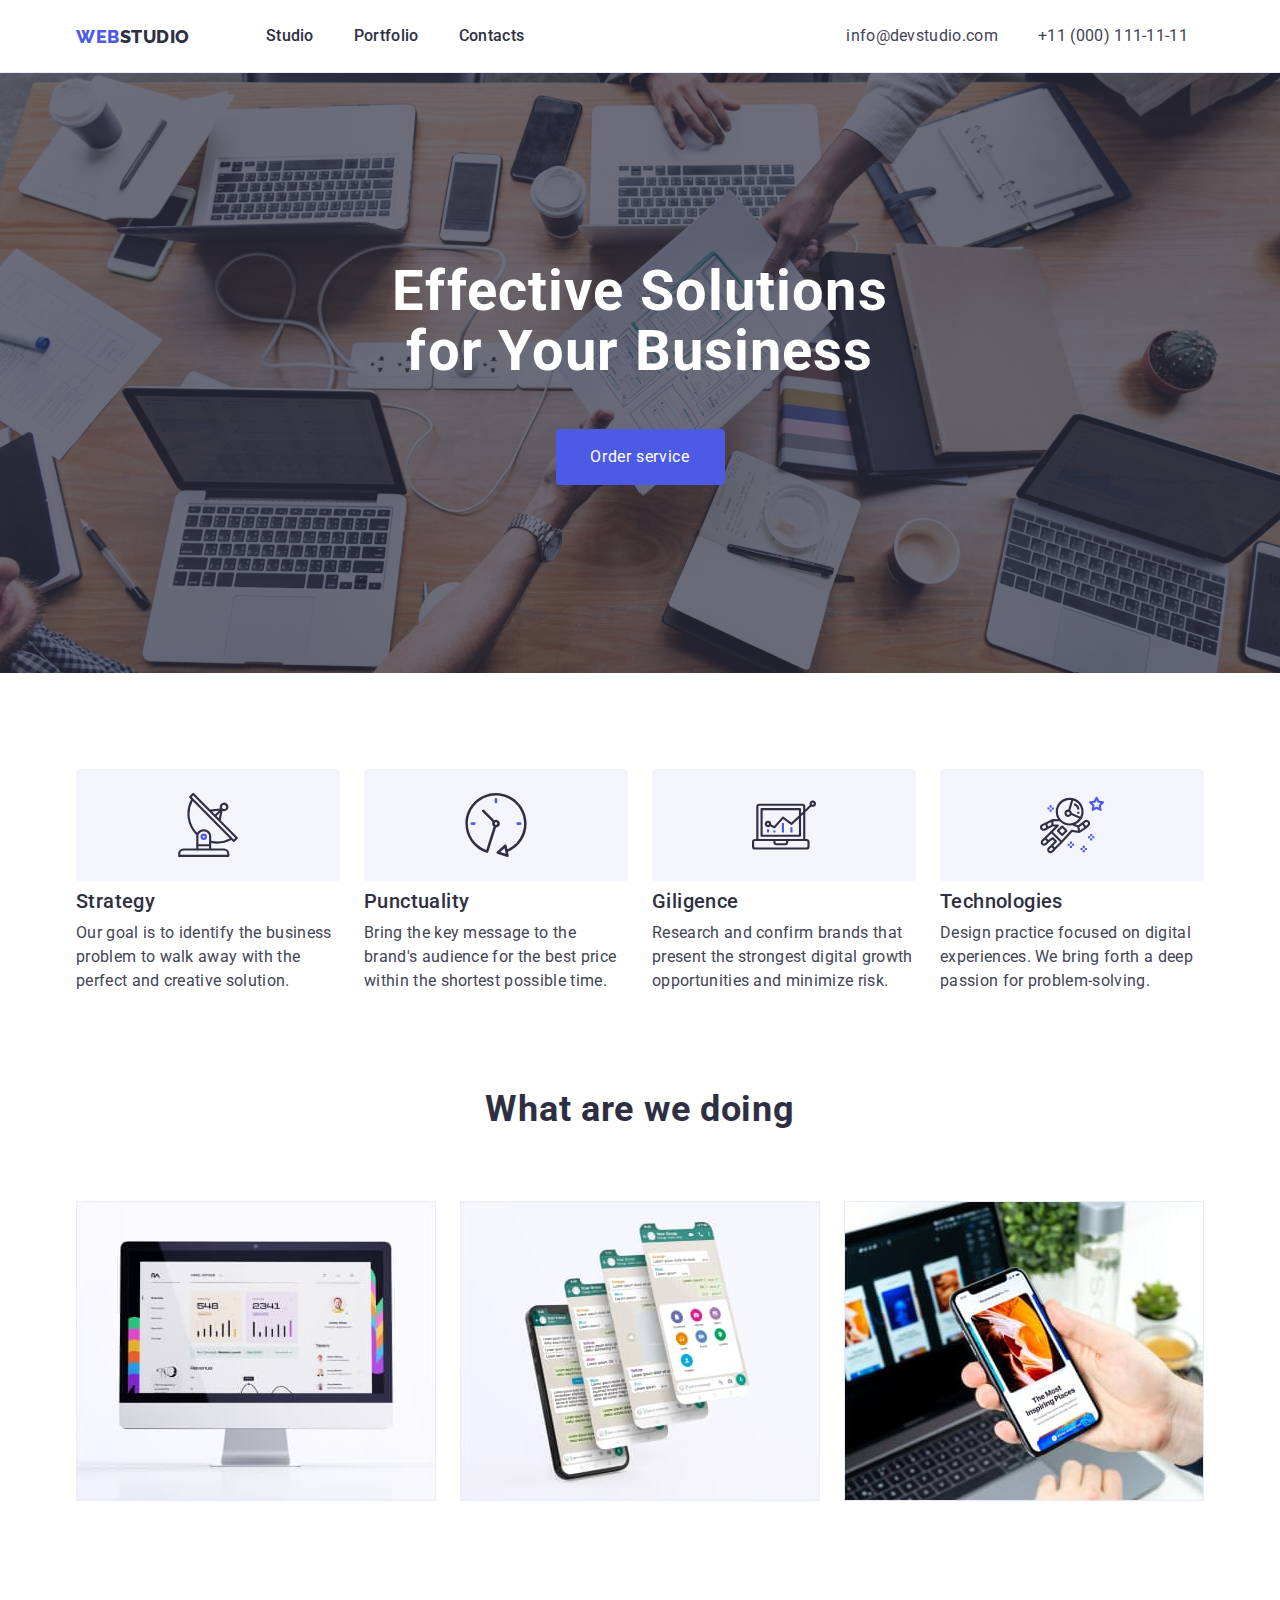
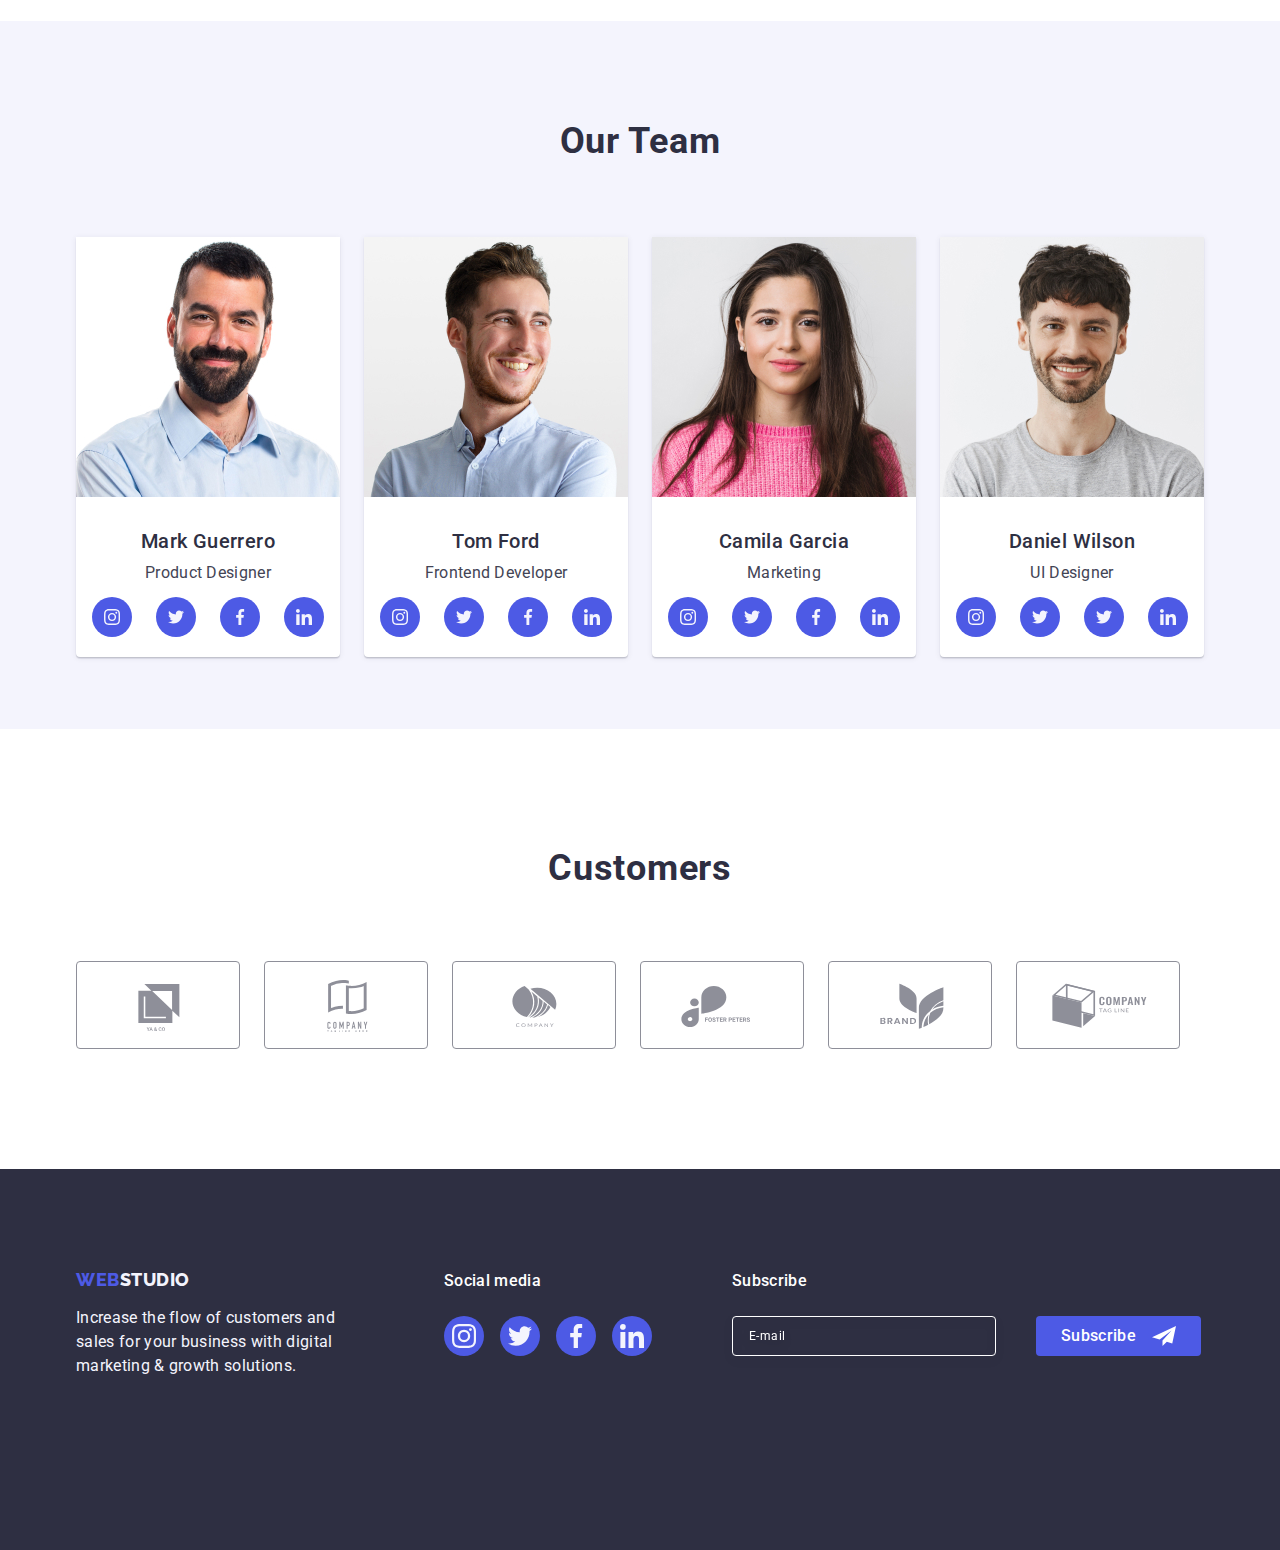
==== commit c76c13f3: "changes" ====
--- a/index.html
+++ b/index.html
@@ -27,6 +27,59 @@
                     <li class="contacts-list"><a class="contact-item" href="tel:+11(000)111-11-11">+11 (000) 111-11-11</a></li>
                  </ul>  
             </address>
+            <button type="button" class="header-data-open" data-menu-open>
+                <svg class="open-icon" width="30" height="19">
+                    <use href="./images/icons.svg#icon-charm"></use>
+                </svg>
+            </button>
+        </div>
+        <div class="mob-menu is-hidden" data-menu>
+            <div class="mob-menu-div">
+                <button type="button" class="header-menu-close" data-menu-close>
+                    <svg class="close-icon" width="8" height="8">
+                        <use href="./images/icons.svg#icon-close"></use>
+                    </svg>
+                </button>
+                <ul class="mob-menu-list">
+                    <li class="mob-menu-list-main"><a class="mob-menu-list-link current" href="index.html">Studio</a></li>
+                    <li class="mob-menu-list-main"><a class="mob-menu-list-link" href="portfolio.html">Portfolio</a></li>
+                    <li class="mob-menu-list-main"><a class="mob-menu-list-link" href="Contacts">Contacts</a></li>
+                </ul>
+            </div>
+            <ul class="mob-menu-contacts"> 
+                <li class="mob-contacts-list mob-list-tel"><a class="mob-contact-item mob-tel" href="tel:+11(000)111-11-11">+11 (000) 111-11-11</a></li>
+                <li class="mob-contacts-list mob-list-email"><a class="mob-contact-item mob-email" href="email:info@devstudio.com">info@devstudio.com</a></li> 
+             </ul>  
+            <ul class="mob-icons-list">
+                <li class="mob-icons-item">
+                    <a href="./images/icons.svg#icon-instagram" class="mob-icons-links" >
+                        <svg class="team-icons" width="24" height="24">
+                               <use href="./images/icons.svg#icon-instagram"></use>
+                        </svg>
+                    </a>
+                </li>
+                <li class="mob-icons-item">
+                    <a href="./images/icons.svg#icon-twitter" class="mob-icons-links">
+                        <svg class="team-icons" width="24" height="24">
+                            <use href="./images/icons.svg#icon-twitter"></use>
+                        </svg>
+                    </a>
+                </li>
+                <li class="mob-icons-item">
+                    <a href="./images/icons.svg#icon-facebook" class="mob-icons-links">
+                        <svg class="team-icons" width="24" height="24">
+                            <use href="./images/icons.svg#icon-facebook"></use>
+                        </svg>
+                    </a>
+                </li>
+                <li class="mob-icons-item">
+                    <a href="./images/icons.svg#icon-linkedin" class="mob-icons-links">
+                        <svg class="team-icons" width="24" height="24">
+                            <use href="./images/icons.svg#icon-linkedin"></use>
+                        </svg>
+                    </a>
+                </li>
+            </ul>
         </div>
     </header>
     <main class="main">
@@ -301,55 +354,59 @@
     </main>
     <footer class="end">
         <div class="container container-footer">
-            <div class="container-webstudio">
-                <a href="index.html" class="logo-end">Web<span class="logo-studio end-studio">Studio</span></a>
-                <p class="end-text">Increase the flow of customers and sales for your business with digital marketing & growth solutions.</p>
-            </div>
-            <div class="container-socialmedia">
-                <p class="social-media-text">Social media</p>
-                <ul class="footer-icons-list">
-                    <li class="footer-icons-item">
-                        <a href="./images/icons.svg#icon-instagram" class="footer-icons-links" >
-                            <svg class="team-icons" width="24" height="24">
-                                <use href="./images/icons.svg#icon-instagram"></use>
-                            </svg>
-                        </a>
-                    </li>
-                    <li class="footer-icons-item">
-                        <a href="./images/icons.svg#icon-twitter" class="footer-icons-links">
-                            <svg class="team-icons" width="24" height="24">
-                                <use href="./images/icons.svg#icon-twitter"></use>
-                            </svg>
-                        </a>
-                    </li>
-                    <li class="footer-icons-item">
-                        <a href="./images/icons.svg#icon-facebook" class="footer-icons-links">
-                            <svg class="team-icons" width="24" height="24">
-                                <use href="./images/icons.svg#icon-facebook"></use>
-                            </svg>
-                        </a>
-                    </li>
-                    <li class="footer-icons-item">
-                        <a href="./images/icons.svg#icon-linkedin" class="footer-icons-links">
-                            <svg class="team-icons" width="24" height="24">
-                                <use href="./images/icons.svg#icon-linkedin"></use>
-                            </svg>
-                        </a>
-                    </li>
-                </ul>
+            <div class="container-web-social">
+                <div class="container-webstudio">
+                    <a href="index.html" class="logo-end">Web<span class="logo-studio end-studio">Studio</span></a>
+                    <p class="end-text">Increase the flow of customers and sales for your business with digital marketing & growth solutions.</p>
+                </div>
+                <div class="container-socialmedia">
+                    <p class="social-media-text">Social media</p>
+                    <ul class="footer-icons-list">
+                        <li class="footer-icons-item">
+                            <a href="./images/icons.svg#icon-instagram" class="footer-icons-links" >
+                                <svg class="team-icons" width="24" height="24">
+                                    <use href="./images/icons.svg#icon-instagram"></use>
+                                </svg>
+                            </a>
+                        </li>
+                        <li class="footer-icons-item">
+                            <a href="./images/icons.svg#icon-twitter" class="footer-icons-links">
+                                <svg class="team-icons" width="24" height="24">
+                                    <use href="./images/icons.svg#icon-twitter"></use>
+                                </svg>
+                            </a>
+                        </li>
+                        <li class="footer-icons-item">
+                            <a href="./images/icons.svg#icon-facebook" class="footer-icons-links">
+                                <svg class="team-icons" width="24" height="24">
+                                    <use href="./images/icons.svg#icon-facebook"></use>
+                                </svg>
+                            </a>
+                        </li>
+                        <li class="footer-icons-item">
+                            <a href="./images/icons.svg#icon-linkedin" class="footer-icons-links">
+                                <svg class="team-icons" width="24" height="24">
+                                    <use href="./images/icons.svg#icon-linkedin"></use>
+                                </svg>
+                            </a>
+                        </li>
+                    </ul>
+                </div>
             </div>
             <div class="footer-subscribe-input">
-                <p class="subscribe-text">Subscribe</p>
-                <form class="subscribe-form">
-                    <label aria-label="footer subscribe email input" class="footer-aria-label">
-                            <input type="email" name="footer-mail" class="footer-input" placeholder="E-mail"/>   
-                    </label>
-                    <button type="submit" class="footer-input-bottom">Subscribe
-                        <svg class="icons-subscribe" width="24" height="24">
-                            <use href="./images/icons.svg#icon-subscribe"></use>
-                        </svg>
-                    </button> 
-                </form>
+                    <p class="subscribe-text">Subscribe</p>
+                        <form class="subscribe-form">
+                            <div class="input-button">
+                                <label aria-label="footer subscribe email input" class="footer-aria-label">
+                                    <input type="email" name="footer-mail" class="footer-input" placeholder="E-mail"/>   
+                            </label>
+                            <button type="submit" class="footer-input-bottom">Subscribe
+                                <svg class="icons-subscribe" width="24" height="24">
+                                    <use href="./images/icons.svg#icon-subscribe"></use>
+                                </svg>
+                            </button> 
+                            </div>
+                        </form>
             </div>
         </div>
     </footer> 
@@ -409,5 +466,6 @@
         </div>
     </div>
     <script src="js/modal.js"></script>
+    <script src="js/menu.js"></script>
 </body>
 </html>--- a/css/styles.css
+++ b/css/styles.css
@@ -12,6 +12,8 @@
     background-color: #FFFFFF;
     color: #2E2F42;
     font-family: Roboto, sans-serif;
+    margin: 0;
+    overflow-x: hidden; 
 }
 
 .container {
@@ -70,15 +72,21 @@
 .logo-studio {
    color: #2E2F42;
 }
-
+.header-menu-open {
+    margin-left: auto;
+}
+
+.icon-close-btn {
+    margin-left: auto;
+    fill: #2E2F42;
+}
 .header-navigation {
     display: flex;
     align-items: center;
 }
 .header-list {
-    display: flex;
+    display: none;
     gap: 40px;
-    margin-right: 322px;
 }
 
 .header-list-link {
@@ -97,12 +105,13 @@
     font-style: normal;
 }
 .contacts {
-    display: flex;
+    display: none;
     gap: 40px;
     margin-left: auto;
 }
 .header-list-link:hover {
     color: #404BBF;
+    transition: color 250ms cubic-bezier(0.4, 0, 0.2, 1);
 }
 .contact-item {
     color: var(--fourth-color);
@@ -115,27 +124,142 @@
 .contact-item:hover, .contact-item:focus {
     color: #404BBF;
 }
+.mob-menu {
+    display: flex;
+    flex-direction: column;
+    justify-content: space-between;
+    position: fixed;
+    top: 0;
+    z-index: 20;
+    background-color: var(--main-color);
+    width: 100%;
+    height: 100%;
+    padding: 40px;
+    overflow: auto;
+}
+
+.mob-menu-list {
+    margin-bottom: 100px;
+}
+.header-menu-close {
+    display: block;
+    margin-left: auto;
+    margin-bottom: 32px;
+    border-radius: 50%;
+    width: 24px;
+    height: 24px;
+    background-color: none;
+    border: 1px solid rgb(0, 0, 0, 0.1);
+    background-color: var(--main-color);
+    cursor: pointer;
+    transition: background-color 250ms cubic-bezier(0.4, 0, 0.2, 1), border 250ms cubic-bezier(0.4, 0, 0.2, 1);
+}
+.header-data-open {
+    margin-left: auto;
+    padding-top: 24px;
+    padding-bottom: 24px;
+    background-color: transparent;
+    border: none;
+    cursor: pointer;
+    transition: background-color 250ms cubic-bezier(0.4, 0, 0.2, 1), border 250ms cubic-bezier(0.4, 0, 0.2, 1);
+}
+.open-icon {
+    fill: #2E2F42;
+    stroke: #2E2F42;
+}
+.mob-menu-list-main:not(:last-child){
+    margin-bottom: 40px;
+}
+.mob-menu-list-link {
+    color: rgba(46, 47, 66, 1);
+    font-size: 36px;
+    font-weight: 700;
+    line-height: calc(40/36);
+    letter-spacing: 0.02em;
+    text-align: left;
+}
+.mob-menu-list-link:hover {
+    color: #404BBF;
+}
+.mob-contact-item:hover {
+    color: #404BBF;
+}
+
+.mob-list-tel {
+    margin-bottom: 40px;
+}
+.mob-tel {
+    font-family: sans-serif;
+    font-size: 36px;
+    font-weight: 700;
+    line-height: calc(40/36);
+    letter-spacing: 0.02em;
+    color: rgba(67, 68, 85, 1);
+}
+.mob-email {
+    font-family: sans-serif;
+    font-size: 20px;
+    font-weight: 500;
+    line-height: calc(24/20);
+    letter-spacing: 0.02em;
+}
+
+.mob-icons-list {
+    display: flex;
+    gap: 56px;
+}
+
+.mob-icons-links {
+    width: 40px;
+    height: 40px;
+    background-color: #4D5AE5;
+    border-radius: 50%;
+    display: flex;
+    align-items: center;
+    justify-content: center;
+    transition: background-color 250ms cubic-bezier(0.4, 0, 0.2, 1);
+}
+.mob-icons-links:hover, .footer-icons-links:focus {
+    background-color: #31d0aa;
+}
+.icon-charm {
+    fill: #2E2F42;
+}
 
 /* -------- First Part -------- */
 
 .main-part {
     background-color: var(--second-color);
     margin: 0 auto;
-    padding: 188px 0;
-    background-image: linear-gradient(rgba(46, 47, 66, 0.7), rgba(46, 47, 66, 0.7)), url(../images/background.jpeg);
+    padding: 112px 0;
+    /*padding: 188px 0;*/
+    background-image: linear-gradient(rgba(46, 47, 66, 0.7), rgba(46, 47, 66, 0.7)), url(../images/hero-mob.jpg);
     background-repeat: no-repeat;
     background-position: center;
     background-size: cover;
-    max-width: 1440px;
-}
+    /*max-width: 1440px;*/
+    max-width: 428px;
+}
+@media (min-device-pixel-ratio: 2),
+    (min-resolution: 192dpi),
+    (min-resolution: 2dppx) {
+    .main-part {
+        background-image: linear-gradient(rgba(46, 47, 66, 0.7), rgba(46, 47, 66, 0.7)), url(../images/hero-mob-2x.jpg);
+    }  
+    }
 
 .main-thesis {
     color: var(--main-color);
-    font-size: 56px;
+    /*font-size: 56px;
     font-weight: 700;
     line-height: 1.07;
-    letter-spacing: 0.02em;
-    max-width: 496px;
+    letter-spacing: 0.02em;*/
+    font-size: 36px;
+    font-weight: 700;
+    line-height: calc(40/36);
+    letter-spacing: 0.02em;
+    /*max-width: 496px;*/
+    max-width: 320px;
     text-align: center;
     margin: 0 auto;
 }
@@ -153,7 +277,7 @@
     height: 56px;
     border: none;
     border-radius: 4px;
-    margin-top: 48px;
+    margin-top: 72px;
     transition: background-color 250ms cubic-bezier(0.4, 0, 0.2, 1);
 }
 .main-button:hover, .main-button:focus {
@@ -173,17 +297,19 @@
 
 /*-------------Second Part-----------*/
 
-.main-description {
-    padding: 120px 0;
-}
+/*.main-description {
+    padding: 0 16px;
+}*/
 .main-description-icons {
     border-radius: 4px;
     margin-bottom: 8px;
+    display: none;
 }
 .main-description-list {
     background-color: var(--main-color);
     display: flex;
-    gap: 24px;
+    flex-wrap: wrap;
+    gap: 72px;
 }
 .visually-hidden {
     position: absolute;
@@ -197,23 +323,25 @@
     clip: rect(0 0 0 0);
     overflow: hidden;
 }
-.main-description-item {
+/*.main-description-item {
     width: calc((100% - 72px) / 4);
-}
+}*/
 .description-name {
-    font-size: 20px;
-    font-weight: 500;
-    line-height: calc(24/20);
-    letter-spacing: 0.02em;  
+    font-size: 36px;
+    font-weight: 700;
+    line-height: calc(40/36);
+    letter-spacing: 0.02em;
     margin-bottom: 8px;
+    text-align: center;
 }
 
 .description-mean {
     font-size: 16px;
-    font-weight: 400;
+    font-weight: 500;
     line-height: 1.5em;
     letter-spacing: 0.02em;
     color: #434455;
+
 }
 .about {
     padding-bottom: 120px;
@@ -238,7 +366,6 @@
 /*-------------Third Part------------*/
 .team {
     background-color: var(--third-color);
-    padding: 120px 0;
 }
 .our-team {
     font-size: 36px;
@@ -248,15 +375,19 @@
     text-align: center;
 }
 .our-team {
+    padding-top: 96px;
     margin-bottom: 72px;
 }
 .our-team-list {
     display: flex;
+    flex-wrap: wrap;
+    justify-content: center;
     gap: 24px;
 }
 .our-team-item {
     background-color: #FFFFFF;
-    width: calc((100% - 72px) / 4);
+    margin-bottom: 72px;
+    /*width: calc((100% - 72px) / 4);*/
     border-radius: 0px 0px 4px 4px; 
     box-shadow:  0px 1px 6px rgba(46, 47, 66, 0.08), 0px 1px 1px rgba(46, 47, 66, 0.16), 0px 2px 1px rgba(46, 47, 66, 0.08);
 }
@@ -322,10 +453,11 @@
 }
 .customers-list {
     display: flex;
+    flex-wrap: wrap;
     gap: 24px;
 }
 .customers-item {
-    width: calc((100% - 5 * 24px)/6);
+    width: calc((100% - 24px)/2);
     height: 88px;
 }
 
@@ -364,7 +496,8 @@
     font-weight: 800;
     line-height: calc(21/18);
     letter-spacing: 0.03em;
-    display: inline-block;
+    display: flex;
+    justify-content: center;
     margin-bottom: 16px;
     text-transform: uppercase;
 }
@@ -377,11 +510,12 @@
     line-height: calc(24/16);
     letter-spacing: 0.02em;
     color: var(--third-color);
-    max-width: 264px;
+    max-width: 268px;
 }
 .footer-icons-list {
     display: flex;
     gap: 16px;
+    margin-bottom: 72px;
 }
 
 .footer-icons-links {
@@ -399,10 +533,19 @@
 }
 .container-footer {
     display: flex;
-    align-items: baseline;
-}
+    /*align-items: baseline;*/
+    flex-direction: column;
+    align-items: center;
+}
+.container-socialmedia {
+    display: flex;
+    flex-direction: column;
+    align-items: center;
+}
+
 .container-webstudio {
-    margin-right: 120px;
+    /*margin-right: 120px;*/
+    margin-bottom: 72px;
 }
 .social-media-text {
     font-size: 16px;
@@ -411,23 +554,25 @@
     letter-spacing: 0.02em;
     text-align: left;
     color: var(--main-color);
-    margin-bottom: 16px;
-}
+    margin-bottom: 23px;
+}
+
 
 /*------------------- PORTFOLIO ------------------*/
 
 
 .options-buttons {
     padding-top: 96px;
-    padding-bottom: 120px;
+    /*padding-bottom: 120px;*/
 }
 
 .options-list {
     display: flex;
-    justify-content: center;
+    flex-wrap: wrap;
     gap: 24px;
     margin-bottom: 72px;
 }
+
 
 .card {
     border: 1px solid var(--border-color);
@@ -459,12 +604,14 @@
 }
 
 .opportunities-list {
-    display: flex;
-    flex-wrap: wrap;
+    display: block;
+    width: 100%;
+    /*flex-wrap: wrap;
     column-gap: 24px;
-    row-gap: 48px;
+    row-gap: 48px;*/
 }
 .opportunities-item {
+    margin-bottom: 48px;
     background-color: #FFFFFF;
     transition: box-shadow 250ms cubic-bezier(0.4, 0, 0.2, 1); 
 }
@@ -594,7 +741,7 @@
     pointer-events: none;
 }
 
-.current {
+/*.current {
     position: relative;
     color: #404bbf;
     transition: color 250ms cubic-bezier(0.4, 0, 0.2, 1);
@@ -608,7 +755,7 @@
     background-color: #404BBF;
     bottom: -1px;
     border-radius: 2px;
-}
+}*/
 
 .modal-title {
     font-family: Roboto;
@@ -766,15 +913,19 @@
     letter-spacing: 0.02em;
     text-align: left;
     color: var(--main-color);
-    margin-bottom: 16px;
+    margin-bottom: 23px;
+    display: flex;
+    align-items: center;
+    justify-content: center;
 }
 .footer-subscribe-input {
-    display: block;
-    margin-left: 80px;
+    /*display: block;*/
+    /*display: flex;
+    flex-direction: column;*/
 }
 
 .footer-input {
-    width: 264px;
+    width: 398px;
     height: 40px;
     padding: 16px;
     border-radius: 4px;
@@ -790,9 +941,12 @@
 .footer-input::placeholder {
     color: var(--main-color);
 }
-.subscribe-form {
-    display: flex;
-    gap: 24px;
+.input-button {
+    display: flex;
+    flex-direction: column;
+    align-items: center;
+    justify-content: center;
+    gap: 16px;
 }
 
 .footer-input-bottom {
@@ -806,8 +960,8 @@
     font-family: "Roboto", sans-serif;
     font-size: 16px;
     font-weight: 500;
-    line-height: 1.5;
-    letter-spacing: 0.04em;
+    line-height: calc(24/16);
+    letter-spacing: 0.02em;
     border-radius: 4px;
     border: none;
     cursor: pointer;
@@ -815,4 +969,242 @@
 .icons-subscribe {
     margin-left: 16px;
     fill: var(--main-color);
-}+}
+
+@media screen and (min-width: 428px) {
+    .container {
+        max-width: 426px;
+    }
+    .main-description {
+        padding-bottom: 96px;
+        padding-top: 96px;
+    }
+    .description-mean {
+        max-width: 396px;
+    }
+    .about {
+        display: none;
+    }
+    .modal {
+        width: 392px;
+    }
+
+}
+
+@media screen and (min-width: 768px) {
+    .container {
+        max-width: 766px;
+    }
+    .main-description {
+        padding-bottom: 96px;
+        padding-top: 96px;
+    }
+    .main-description-item {
+        width: calc((100% - 72px) / 2);
+    }
+    .main-description-list {
+        padding: 0;
+        gap: 64px 72px;
+    }
+    .description-mean {
+        width: 356px ;
+    }
+    .description-name {
+        text-align: left;
+    }
+    .about {
+        display: none;
+    }
+    .our-team-list {
+        align-items: center;
+    }
+    .our-team-item {
+        width: calc((100% - 64px) / 2);
+    }
+    .customers-item {
+        width: calc((100% - 3 * 24px)/3);
+    } 
+    .options-list {
+        display: flex;
+        justify-content: center;
+        gap: 24px;
+    }
+    .opportunities-list {
+        display: flex;
+        flex-wrap: wrap;
+    }
+    .opportunities-item {
+        width: 50%;
+        padding-right: 24px;
+    }
+    .main-part {
+        max-width: 768px;
+        background-image: linear-gradient(rgba(46, 47, 66, 0.7), rgba(46, 47, 66, 0.7)), url(../images/hero-tab.jpg);
+    }
+    @media (min-device-pixel-ratio: 2),
+    (min-resolution: 192dpi),
+    (min-resolution: 2dppx) {
+    .main-part {
+        background-image: linear-gradient(rgba(46, 47, 66, 0.7), rgba(46, 47, 66, 0.7)), url(../images/hero-mob-2x.jpg);
+    }  
+    } 
+    .main-thesis {
+        max-width: 496px;
+        font-size: 56px;
+        line-height: calc(60/56);
+    }
+    .main-button {
+        margin-top: 48px;
+    }
+    .header-menu-open {
+        display: none;
+    }
+    .mob-menu {
+        display: none;
+    }
+    .header-list {
+        display: flex;
+        margin-right: 121px;
+    }
+    .contacts {
+        display: block;
+    }
+
+    .container-web-social {
+        display: flex;
+        flex-direction: row;
+    }
+    .logo-end {
+        display: block;
+    }
+    .container-footer {
+        align-items: baseline;
+    }
+    .container-socialmedia {
+        display: block;
+        margin-left: 24px;
+    }
+
+    .footer-input {
+        max-width: 264px;
+    }
+    .input-button {
+        flex-direction: row;
+    }
+    .subscribe-text {
+        display: block;
+    }
+    .header-data-open {
+        display: none;
+    }
+}
+
+@media screen and (min-width: 1158px) {
+    .container {
+        max-width: 1158px;
+    }
+    .main-description-item {
+        width: calc((100% - 72px) / 4);
+    }
+    .main-description-item::after
+     {
+        display: block;
+     }
+    .main-description-icons {
+        display: flex;
+    }
+    .main-description-list {
+        background-color: var(--main-color);
+        display: flex;
+        gap: 24px;
+    }
+    .description-name {
+    font-size: 20px;
+    font-weight: 500;
+    line-height: calc(24/20);
+    letter-spacing: 0.02em;
+    }
+    .description-mean {
+    width: 264px;
+    font-size: 16px;
+    font-weight: 400;
+    line-height: calc(24/16);
+    letter-spacing: 0.02em;
+    }
+    .about {
+        display: block;
+    }
+    .our-team-list {
+        display: flex;
+        justify-content: center;
+        gap: 24px;
+    }
+    .our-team-list {
+        margin-left: 0;
+        margin-right: 0;
+    }
+    .our-team-item {
+        width: calc((100% - 72px) / 4);
+    }
+    .customers-item {
+        width: calc((100% - 6 * 24px)/6);
+    }
+    .options-list {
+        display: flex;
+        justify-content: center;
+        gap: 24px;
+    }
+    .opportunities-list {
+        display: flex;
+        flex-wrap: wrap;
+    }
+    .opportunities-item {
+        width: 33.33%;
+        padding-right: 24px;
+    }
+    .main-part {
+        padding: 188px 0;
+        max-width: 1440px;
+        background-image: linear-gradient(rgba(46, 47, 66, 0.7), rgba(46, 47, 66, 0.7)), url(../images/hero-komp.jpg);
+    }
+    @media (min-device-pixel-ratio: 2),
+    (min-resolution: 192dpi),
+    (min-resolution: 2dppx) {
+    .main-part {
+        background-image: linear-gradient(rgba(46, 47, 66, 0.7), rgba(46, 47, 66, 0.7)), url(../images/hero-komp-2x.jpg);
+    }  
+    } 
+    .main-thesis {
+        max-width: 496px;
+    }
+    .main-button {
+        margin-top: 48px;
+    }
+    .mob-menu {
+        display: none;
+    }
+    .header-list {
+        display: flex;
+        margin-right: 322px;
+    }
+    .contacts {
+        display: flex;
+    }
+    .container-footer {
+        flex-direction: row;
+    }
+    .container-socialmedia {
+        margin-left: 100px;
+        margin-right: 80px;
+    }
+    .footer-input {
+        max-width: 264px;
+    }
+    .header-data-open {
+        display: none;
+    }
+}
+
+
+
+  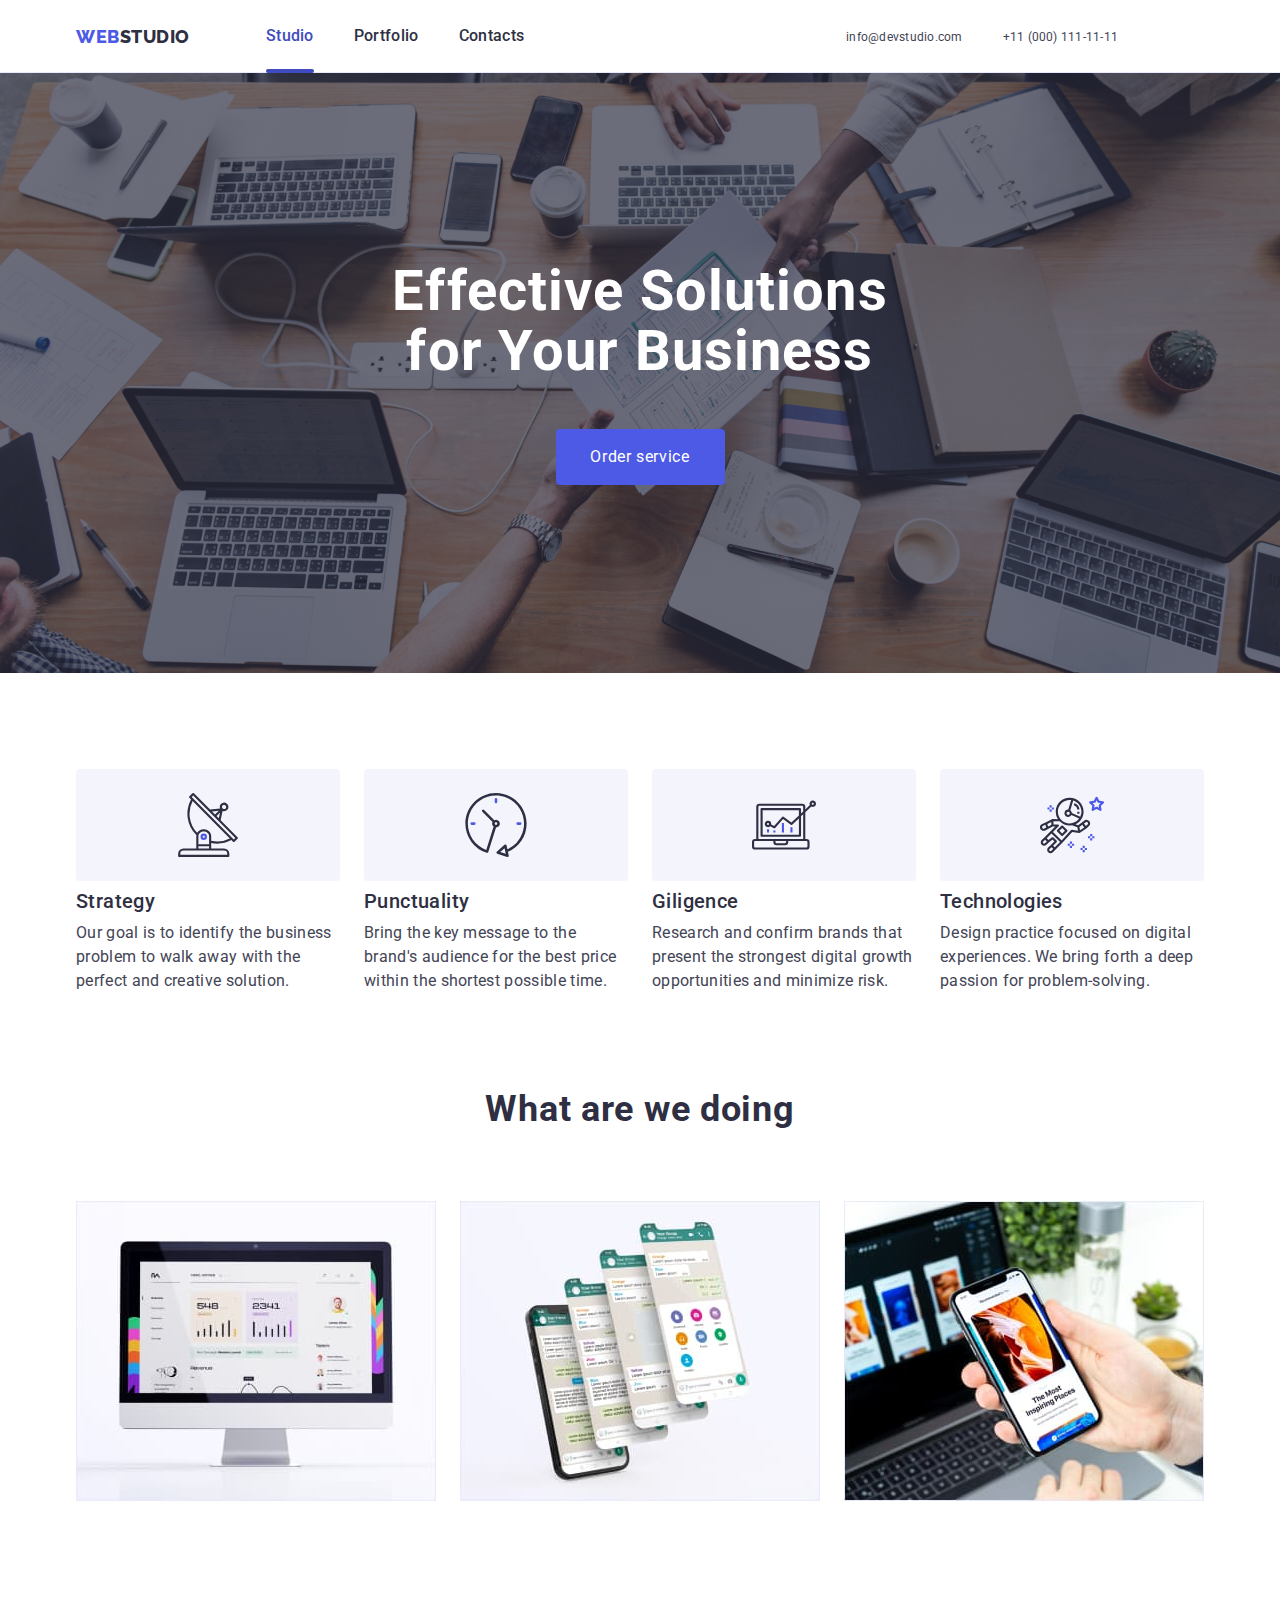
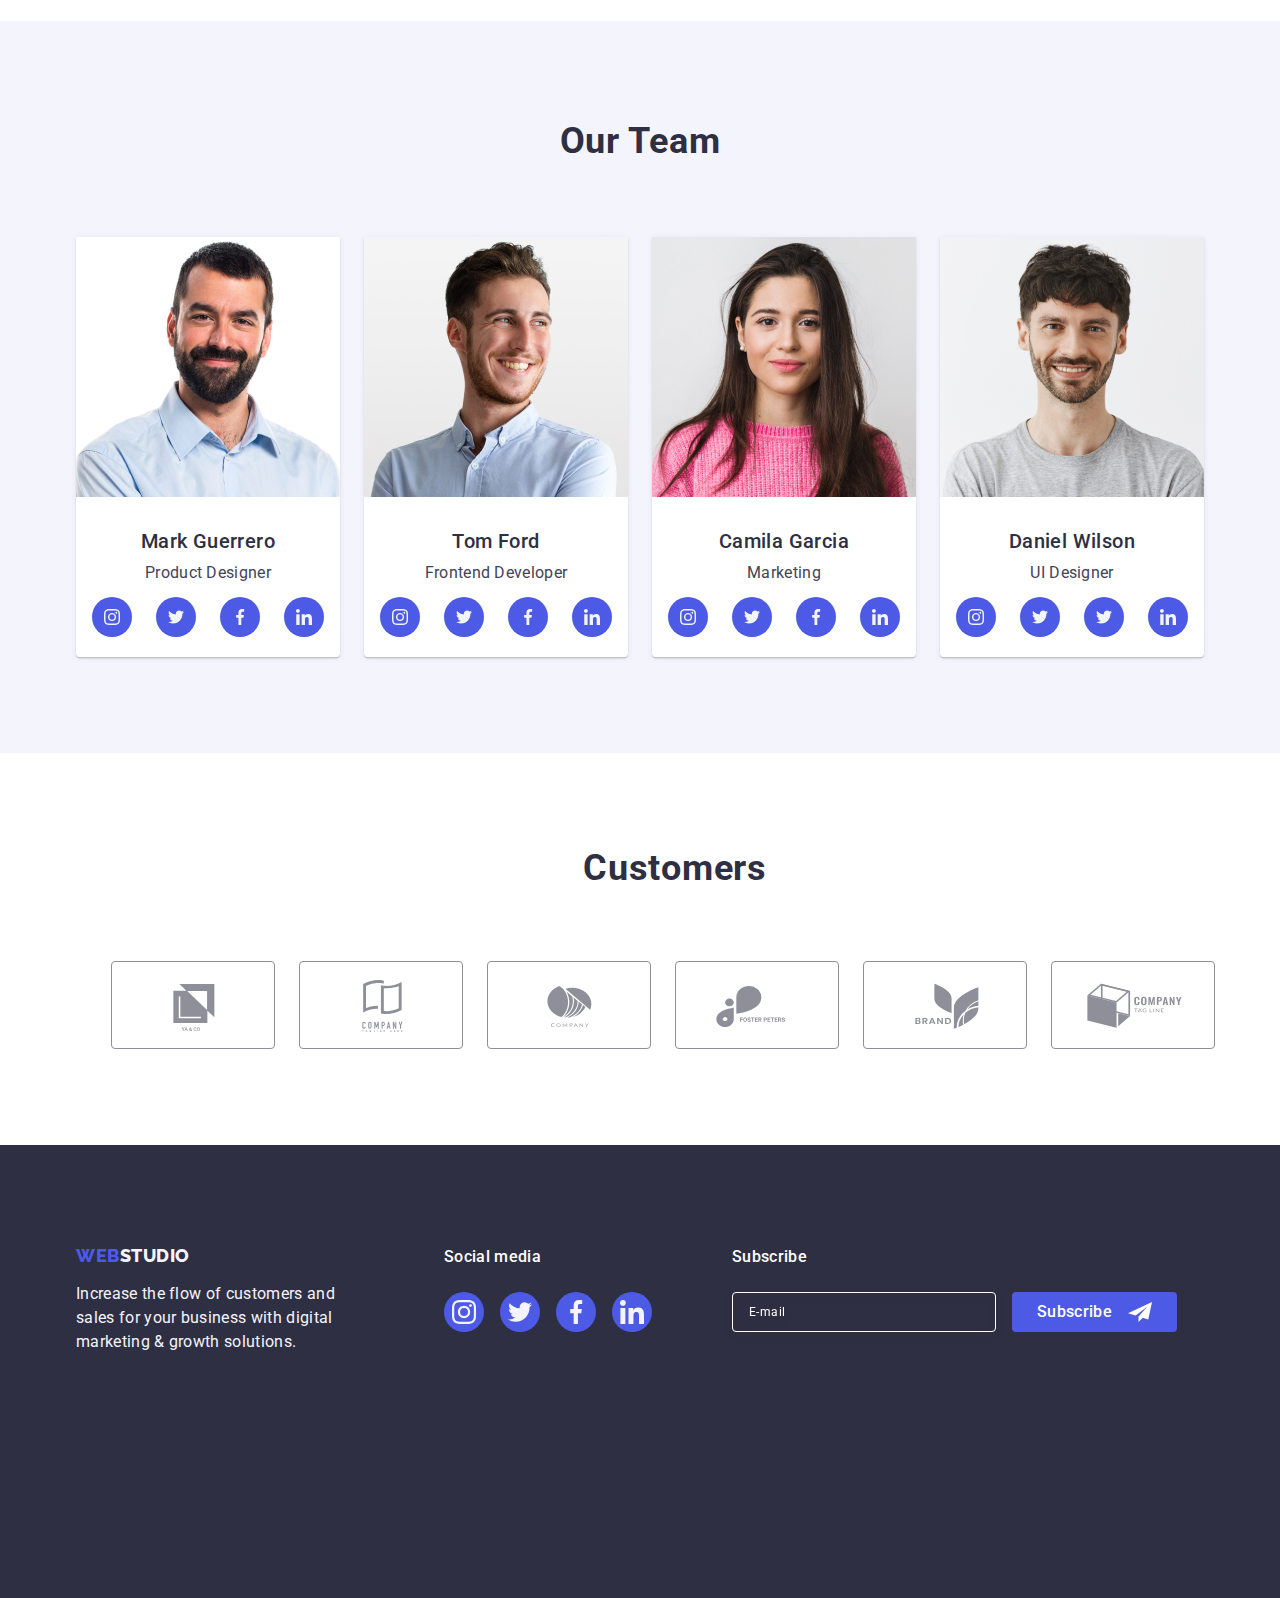
==== commit 69090266: "changes" ====
--- a/index.html
+++ b/index.html
@@ -41,7 +41,7 @@
                     </svg>
                 </button>
                 <ul class="mob-menu-list">
-                    <li class="mob-menu-list-main"><a class="mob-menu-list-link current" href="index.html">Studio</a></li>
+                    <li class="mob-menu-list-main"><a class="mob-menu-list-link" href="index.html">Studio</a></li>
                     <li class="mob-menu-list-main"><a class="mob-menu-list-link" href="portfolio.html">Portfolio</a></li>
                     <li class="mob-menu-list-main"><a class="mob-menu-list-link" href="Contacts">Contacts</a></li>
                 </ul>
@@ -90,7 +90,7 @@
                 </div>
                 </section>
                 <section class="main-description">
-                    <div class="container">
+                    <div class="container continer-main-descr">
                         <h2 hidden class="visually-hidden">Menu</h2>
                         <ul class="main-description-list">
                             <li class="main-description-item">
@@ -148,10 +148,10 @@
                 </section>
                 <!--Team-->
                 <section class="team">
-                    <div class="container">
+                    <div class="container container-team">
                         <h2 class="our-team">Our Team</h2>
                         <ul class="our-team-list">
-                            <li class="our-team-item">
+                            <li class="our-team-item our-team-item-mb">
                                     <img src="images/mark.jpg" alt="Mark Guerrero" width="264">
                                     <div class="worker">
                                         <h3 class="name">Mark Guerrero</h3>
@@ -188,7 +188,7 @@
                                         </ul>
                                     </div>                           
                             </li>
-                            <li class="our-team-item">
+                            <li class="our-team-item our-team-item-mb">
                                     <img class="photo" src="images/tom.jpg" alt="Tom Ford" width="264">
                                     <div class="worker">
                                         <h3 class="name">Tom Ford</h3>
@@ -303,7 +303,7 @@
                     </div>
                 </section>
                 <section class="customers">
-                    <div class="container">
+                    <div class="container container-customers">
                         <h2 class="customers-thesis">Customers</h2>
                         <ul class="customers-list">
                             <li class="customers-item">
--- a/css/styles.css
+++ b/css/styles.css
@@ -127,7 +127,6 @@
 .mob-menu {
     display: flex;
     flex-direction: column;
-    justify-content: space-between;
     position: fixed;
     top: 0;
     z-index: 20;
@@ -137,12 +136,16 @@
     padding: 40px;
     overflow: auto;
 }
-
+.mob-menu-contacts {
+    margin-bottom: 48px;
+}
 .mob-menu-list {
-    margin-bottom: 100px;
+    margin-bottom: 273px;
 }
 .header-menu-close {
-    display: block;
+    display: flex;
+    justify-content: center;
+    align-items: center;
     margin-left: auto;
     margin-bottom: 32px;
     border-radius: 50%;
@@ -181,9 +184,7 @@
 .mob-menu-list-link:hover {
     color: #404BBF;
 }
-.mob-contact-item:hover {
-    color: #404BBF;
-}
+
 
 .mob-list-tel {
     margin-bottom: 40px;
@@ -194,7 +195,7 @@
     font-weight: 700;
     line-height: calc(40/36);
     letter-spacing: 0.02em;
-    color: rgba(67, 68, 85, 1);
+    color: #404BBF;
 }
 .mob-email {
     font-family: sans-serif;
@@ -233,7 +234,7 @@
     margin: 0 auto;
     padding: 112px 0;
     /*padding: 188px 0;*/
-    background-image: linear-gradient(rgba(46, 47, 66, 0.7), rgba(46, 47, 66, 0.7)), url(../images/hero-mob.jpg);
+    background-image: linear-gradient(rgba(46, 47, 66, 0.7), rgba(46, 47, 66, 0.7)), url(../images/hero-tab.jpg);
     background-repeat: no-repeat;
     background-position: center;
     background-size: cover;
@@ -365,6 +366,7 @@
 
 /*-------------Third Part------------*/
 .team {
+    padding: 96px 0;
     background-color: var(--third-color);
 }
 .our-team {
@@ -373,20 +375,18 @@
     line-height: calc(40/30);
     letter-spacing: 0.02em;
     text-align: center;
-}
-.our-team {
-    padding-top: 96px;
     margin-bottom: 72px;
 }
+
 .our-team-list {
     display: flex;
     flex-wrap: wrap;
     justify-content: center;
     gap: 24px;
+    row-gap: 72px;
 }
 .our-team-item {
     background-color: #FFFFFF;
-    margin-bottom: 72px;
     /*width: calc((100% - 72px) / 4);*/
     border-radius: 0px 0px 4px 4px; 
     box-shadow:  0px 1px 6px rgba(46, 47, 66, 0.08), 0px 1px 1px rgba(46, 47, 66, 0.16), 0px 2px 1px rgba(46, 47, 66, 0.08);
@@ -455,6 +455,7 @@
     display: flex;
     flex-wrap: wrap;
     gap: 24px;
+    row-gap: 72px;
 }
 .customers-item {
     width: calc((100% - 24px)/2);
@@ -515,7 +516,6 @@
 .footer-icons-list {
     display: flex;
     gap: 16px;
-    margin-bottom: 72px;
 }
 
 .footer-icons-links {
@@ -542,11 +542,13 @@
     flex-direction: column;
     align-items: center;
 }
-
 .container-webstudio {
-    /*margin-right: 120px;*/
     margin-bottom: 72px;
 }
+.container-web-social {
+    margin-bottom: 72px;
+}
+
 .social-media-text {
     font-size: 16px;
     font-weight: 500;
@@ -741,7 +743,7 @@
     pointer-events: none;
 }
 
-/*.current {
+.current {
     position: relative;
     color: #404bbf;
     transition: color 250ms cubic-bezier(0.4, 0, 0.2, 1);
@@ -755,7 +757,7 @@
     background-color: #404BBF;
     bottom: -1px;
     border-radius: 2px;
-}*/
+}
 
 .modal-title {
     font-family: Roboto;
@@ -885,6 +887,12 @@
     color: var(--fifth-color);
     text-decoration: underline;
 }
+.span-privacy:focus {
+    border-color: #404bbf;
+}
+.span-privacy:hover {
+    border-color: #404BBF;
+}
 
 .span-privacy {
     width: 16px;
@@ -932,7 +940,6 @@
     color: #FFFFFF;
     border: 1px solid var(--main-color);
     background-color:transparent;
-    margin-right: 24px;
     font-size: 12px;
     line-height: 1.5;
     letter-spacing: 0.04em; 
@@ -971,6 +978,37 @@
     fill: var(--main-color);
 }
 
+@media screen and (max-width: 320px) {
+    .container {
+        max-width: 320px;
+    }
+    .main-part {
+        display: block;
+    }
+    .main-description-list {
+        padding: 96px 0;
+        display: flex;
+        flex-wrap: wrap;
+        gap: 72px;
+    }
+    .description-name {
+        margin-bottom: 16px;
+    }
+    .about {
+        display: none;
+    }
+
+    .footer-input {
+        width: 100%;
+    }
+    .modal {
+        width: 100%;
+    }
+    .mob-menu {
+        width: 100%;
+    }
+}
+
 @media screen and (min-width: 428px) {
     .container {
         max-width: 426px;
@@ -1004,7 +1042,7 @@
     }
     .main-description-list {
         padding: 0;
-        gap: 64px 72px;
+        gap: 72px 24px;
     }
     .description-mean {
         width: 356px ;
@@ -1017,10 +1055,12 @@
     }
     .our-team-list {
         align-items: center;
+        row-gap: 64px;
     }
     .our-team-item {
-        width: calc((100% - 64px) / 2);
-    }
+        width: calc((100% - 24px) / 2);
+    }
+    
     .customers-item {
         width: calc((100% - 3 * 24px)/3);
     } 
@@ -1045,7 +1085,7 @@
     (min-resolution: 192dpi),
     (min-resolution: 2dppx) {
     .main-part {
-        background-image: linear-gradient(rgba(46, 47, 66, 0.7), rgba(46, 47, 66, 0.7)), url(../images/hero-mob-2x.jpg);
+        background-image: linear-gradient(rgba(46, 47, 66, 0.7), rgba(46, 47, 66, 0.7)), url(../images/hero-tab-2x.jpg);
     }  
     } 
     .main-thesis {
@@ -1069,6 +1109,10 @@
     .contacts {
         display: block;
     }
+    .contact-item {
+        font-size: 12px;
+        line-height: calc(14/12);
+    }
 
     .container-web-social {
         display: flex;
@@ -1097,6 +1141,31 @@
     .header-data-open {
         display: none;
     }
+    .team {
+        padding: 96px 0;
+    }
+    .customers {
+        padding: 96px;
+    }
+    .customers-list {
+        row-gap: 72px;
+    }
+    .container-team {
+        width: 584px;
+    }
+    .container-customers {
+        width: 584px;
+    }
+    .item-mb {
+        margin-bottom: 72px;
+    }
+    .container-footer {
+        width: 584px;
+    }
+    .container-web-social {
+        margin-bottom: 72px;
+    }
+
 }
 
 @media screen and (min-width: 1158px) {
@@ -1138,11 +1207,10 @@
         display: flex;
         justify-content: center;
         gap: 24px;
-    }
-    .our-team-list {
         margin-left: 0;
         margin-right: 0;
     }
+
     .our-team-item {
         width: calc((100% - 72px) / 4);
     }
@@ -1203,6 +1271,16 @@
     .header-data-open {
         display: none;
     }
+    .container-team {
+        width: 1158px;
+    }
+        
+    .container-customers {
+         width: 1158px;
+    }
+    .container-footer {
+        width: 1158px;
+    }
 }
 
 
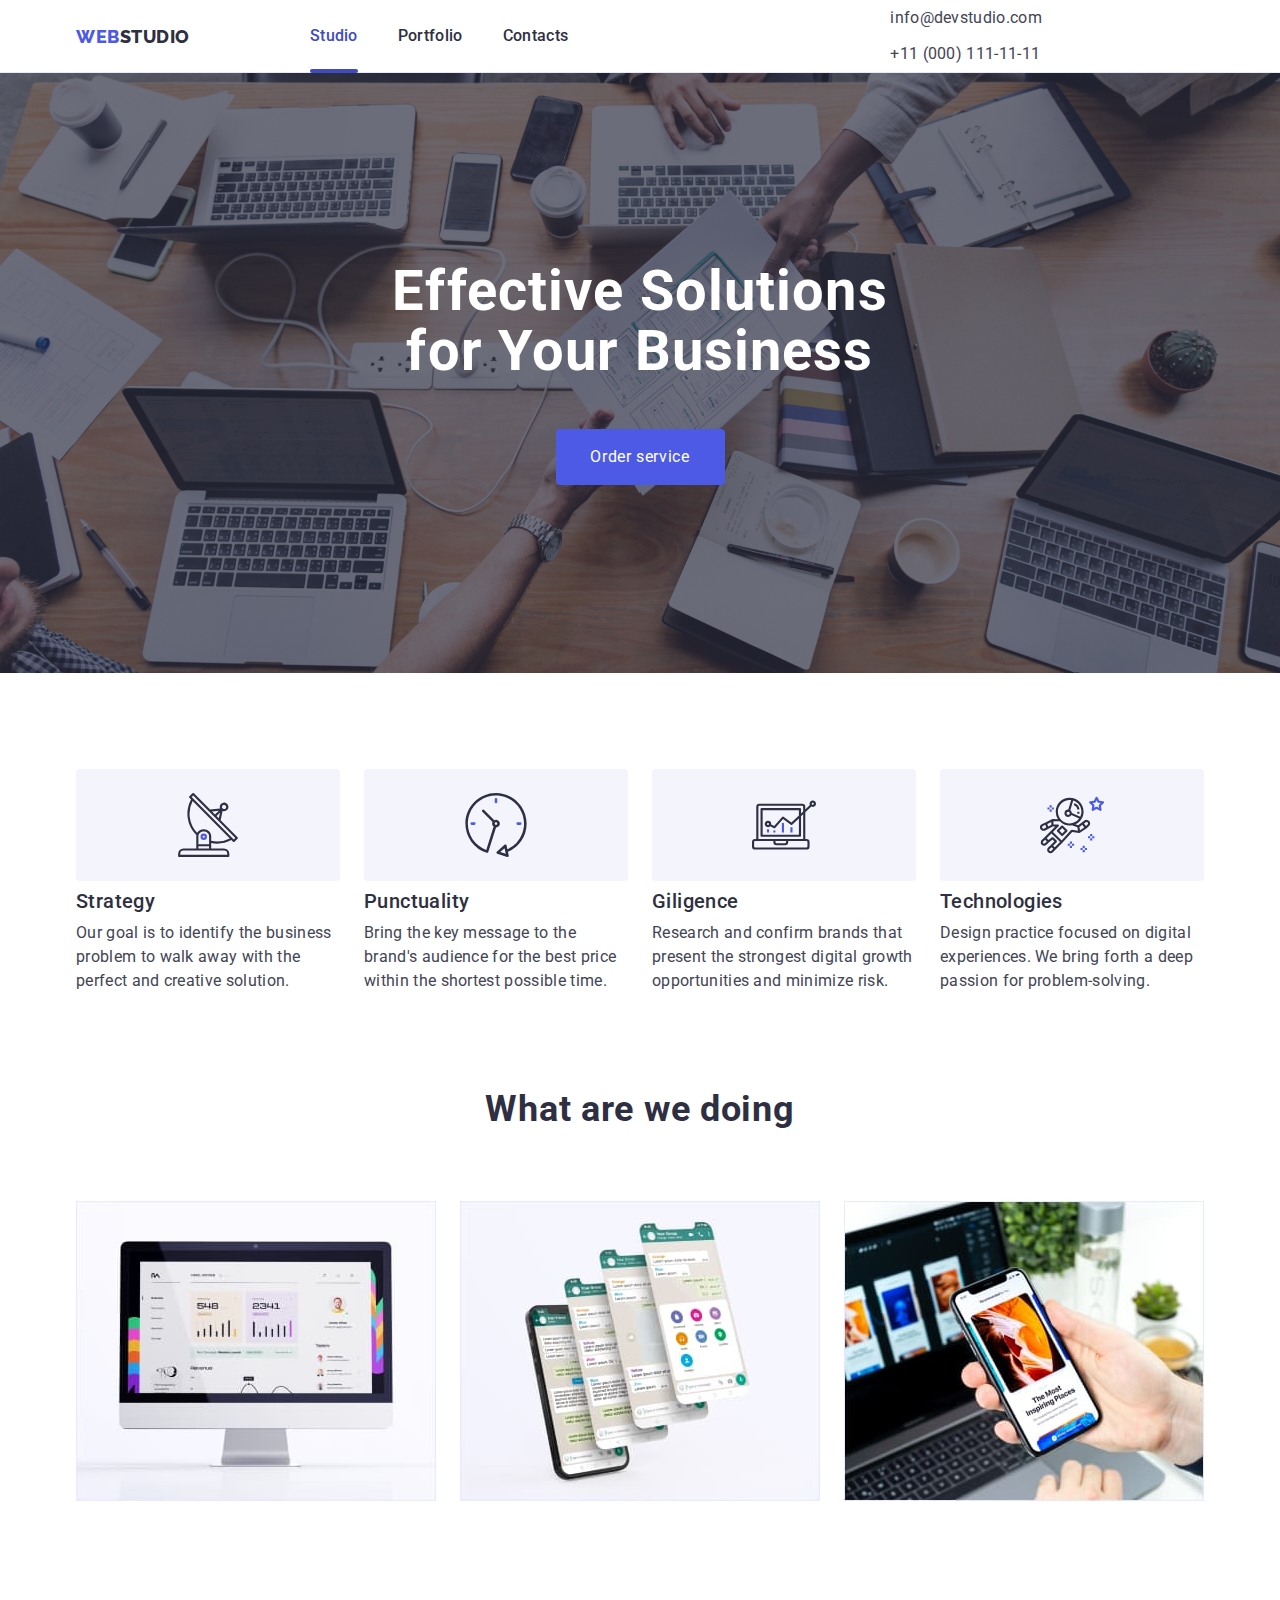
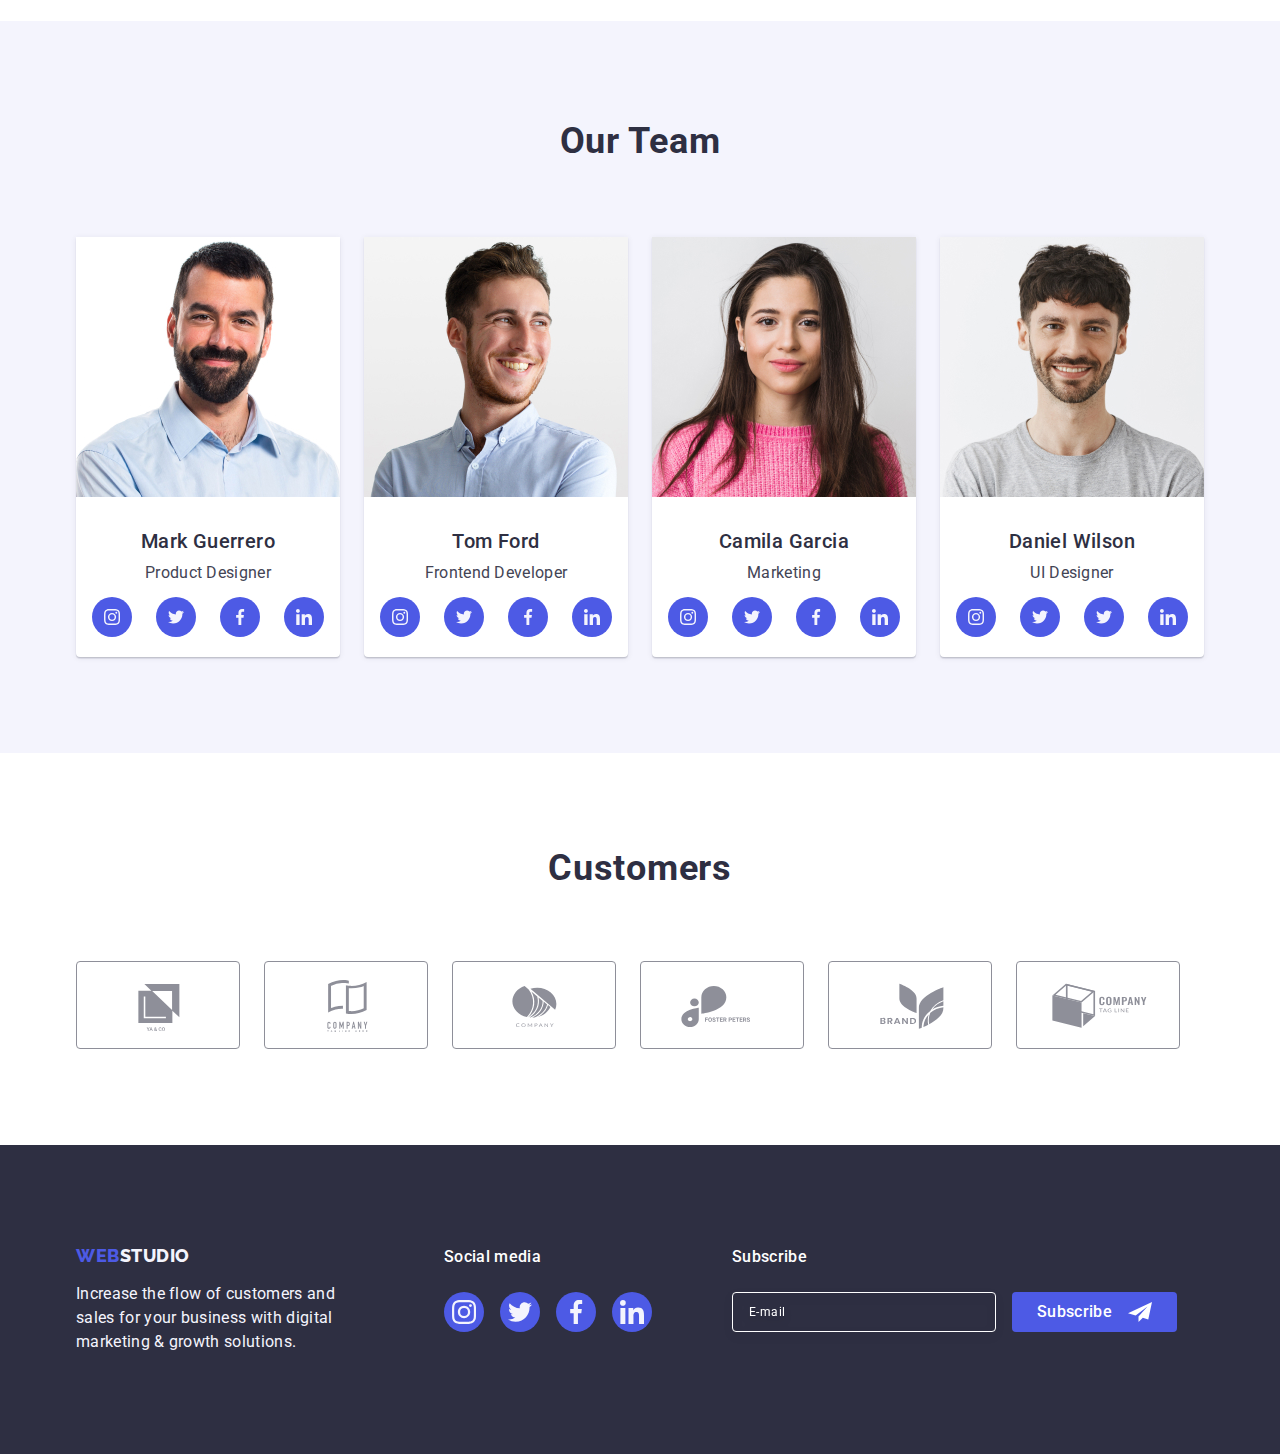
==== commit ca0474a7: "changes" ====
--- a/index.html
+++ b/index.html
@@ -23,7 +23,7 @@
             </nav>
             <address class="address">
                 <ul class="contacts"> 
-                    <li class="contacts-list"><a class="contact-item" href="email:info@devstudio.com">info@devstudio.com</a></li> 
+                    <li class="contacts-list"><a class="contact-item contact-item-email" href="email:info@devstudio.com">info@devstudio.com</a></li> 
                     <li class="contacts-list"><a class="contact-item" href="tel:+11(000)111-11-11">+11 (000) 111-11-11</a></li>
                  </ul>  
             </address>
@@ -41,7 +41,7 @@
                     </svg>
                 </button>
                 <ul class="mob-menu-list">
-                    <li class="mob-menu-list-main"><a class="mob-menu-list-link" href="index.html">Studio</a></li>
+                    <li class="mob-menu-list-main"><a class="mob-menu-list-link mob-list-link-studio" href="index.html">Studio</a></li>
                     <li class="mob-menu-list-main"><a class="mob-menu-list-link" href="portfolio.html">Portfolio</a></li>
                     <li class="mob-menu-list-main"><a class="mob-menu-list-link" href="Contacts">Contacts</a></li>
                 </ul>
@@ -138,11 +138,23 @@
                         <h2 class="about-do">What are we doing</h2>
                         <ul class="about-do-list">
                             <li class="about-do-item">
-                                <img src="images/img1.jpg" alt="Computer" width="360"></li>
+                                    <picture>
+                                        <source srcset="images/comp-1px.jpg 1px, ./images/comp-2px.jpg 2px" media="(min-width:1158px)" />
+                                        <img src="images/img1.jpg" alt="Computer" width="360">
+                                    </picture>
+                            </li>
                             <li class="about-do-item">
-                                <img src="images/img2.jpg" alt="Screen" width="360"></li>
+                                    <picture>
+                                        <source srcset="images/screen-1px.jpg 1px, ./images/screen-2px.jpg 2px" media="(min-width:1158px)" />
+                                        <img src="images/img2.jpg" alt="Screen" width="360">
+                                    </picture>
+                            </li>
                             <li class="about-do-item">
-                                <img src="images/img3.jpg" alt="Phone" width="360"></li>
+                                    <picture>
+                                        <source srcset="images/phone-1px.jpg 1px, ./images/phone-2px.jpg 2px" media="(min-width:1158px)" />
+                                        <img src="images/img3.jpg" alt="Phone" width="360">
+                                    </picture>
+                            </li>
                         </ul>
                     </div>
                 </section>
@@ -152,7 +164,12 @@
                         <h2 class="our-team">Our Team</h2>
                         <ul class="our-team-list">
                             <li class="our-team-item our-team-item-mb">
-                                    <img src="images/mark.jpg" alt="Mark Guerrero" width="264">
+                                    <picture>
+                                        <source srcset="images/ph-mark-1px.jpg 1px, ./images/ph-mark-2px.jpg 2px" media="(min-width:428px)"/>
+                                        <source srcset="images/tab-mark-1px.jpg 1px, ./images/tab-mark-2px.jpg 2px" media="(min-width:768px)"/>
+                                        <source srcset="images/desk-mark-1px.jpg 1px, ./images/desk-mark-2px.jpg 2px" media="(min-width:1158px)"/>                                                                                
+                                        <img src="images/mark.jpg" alt="Mark Guerrero" width="264">
+                                    </picture>
                                     <div class="worker">
                                         <h3 class="name">Mark Guerrero</h3>
                                         <p class="who">Product Designer</p> 
@@ -189,7 +206,12 @@
                                     </div>                           
                             </li>
                             <li class="our-team-item our-team-item-mb">
-                                    <img class="photo" src="images/tom.jpg" alt="Tom Ford" width="264">
+                                    <picture>
+                                        <source srcset="images/ph-tom-1px.jpg 1px, ./images/ph-tom-2px.jpg 2px" media="(min-width:428px)" />
+                                        <source srcset="images/tab-tom-1px.jpg 1px, ./images/tab-tom-2px.jpg 2px" media="(min-width:768px)" />
+                                        <source srcset="images/desk-tom-1px.jpg 1px, ./images/desk-tom-2px.jpg 2px" media="(min-width:1158px)" />
+                                        <img class="photo" src="images/tom.jpg" alt="Tom Ford" width="264">
+                                    </picture>
                                     <div class="worker">
                                         <h3 class="name">Tom Ford</h3>
                                         <p class="who">Frontend Developer</p>
@@ -226,7 +248,12 @@
                                     </div>
                             </li>
                             <li class="our-team-item">
-                                    <img src="images/camila.jpg" alt="Camila Garcia" width="264">
+                                    <picture>
+                                        <source srcset="images/ph-camila-1px.jpg 1px, ./images/ph-camila-2px.jpg 2px" media="(min-width:428px)" />
+                                        <source srcset="images/tab-camila-1px.jpg 1px, ./images/tab-camila-2px.jpg 2px" media="(min-width:768px)" />
+                                        <source srcset="images/desk-camila-1px.jpg 1px, ./images/desk-camila-2px.jpg 2px" media="(min-width:1158px)" />
+                                        <img src="images/camila.jpg" alt="Camila Garcia" width="264">
+                                    </picture>
                                     <div class="worker">
                                         <h3 class="name">Camila Garcia</h3>
                                         <p class="who">Marketing</p>
@@ -263,7 +290,12 @@
                                     </div>
                             </li>
                             <li class="our-team-item">
-                                    <img src="images/daniel.jpg" alt="Daniel Wilson" width="264">
+                                    <picture>
+                                        <source srcset="images/ph-daniel-1px.jpg 1px, ./images/ph-daniel-2px.jpg 2px" media="(min-width:428px)" />
+                                        <source srcset="images/tab-daniel-1px.jpg 1px, ./images/tab-daniel-2px.jpg 2px" media="(min-width:768px)" />
+                                        <source srcset="images/desk-daniel-1px.jpg 1px, ./images/desk-daniel-2px.jpg 2px" media="(min-width:1158px)" />
+                                        <img src="images/daniel.jpg" alt="Daniel Wilson" width="264">
+                                    </picture>
                                     <div class="worker">
                                         <h3 class="name">Daniel Wilson</h3>
                                         <p class="who">UI Designer</p>
--- a/css/styles.css
+++ b/css/styles.css
@@ -127,6 +127,7 @@
 .mob-menu {
     display: flex;
     flex-direction: column;
+    justify-content: space-between;
     position: fixed;
     top: 0;
     z-index: 20;
@@ -137,10 +138,14 @@
     overflow: auto;
 }
 .mob-menu-contacts {
-    margin-bottom: 48px;
+    list-style: none;
+    padding: 0;
+    margin: 0;
 }
 .mob-menu-list {
-    margin-bottom: 273px;
+    list-style: none;
+    padding: 0;
+    margin: 0;
 }
 .header-menu-close {
     display: flex;
@@ -182,6 +187,9 @@
     text-align: left;
 }
 .mob-menu-list-link:hover {
+    color: #404BBF;
+}
+.mob-list-link-studio {
     color: #404BBF;
 }
 
@@ -344,9 +352,13 @@
     color: #434455;
 
 }
+/*.about {
+    padding-bottom: 120px;
+}*/
 .about {
-    padding-bottom: 120px;
-}
+    display: none;
+}
+
 .about-do {
     font-size: 36px;
     font-weight: 700;
@@ -1106,8 +1118,11 @@
         display: flex;
         margin-right: 121px;
     }
+
     .contacts {
-        display: block;
+        display: flex;
+        flex-wrap: wrap;
+        gap: 12px;
     }
     .contact-item {
         font-size: 12px;
@@ -1117,6 +1132,7 @@
     .container-web-social {
         display: flex;
         flex-direction: row;
+        margin-bottom: unset;
     }
     .logo-end {
         display: block;
@@ -1145,7 +1161,7 @@
         padding: 96px 0;
     }
     .customers {
-        padding: 96px;
+        padding: 96px 0;
     }
     .customers-list {
         row-gap: 72px;
@@ -1162,8 +1178,8 @@
     .container-footer {
         width: 584px;
     }
-    .container-web-social {
-        margin-bottom: 72px;
+    .logo {
+        margin-right: 120px;
     }
 
 }
@@ -1202,6 +1218,7 @@
     }
     .about {
         display: block;
+        padding-bottom: 120px;
     }
     .our-team-list {
         display: flex;
@@ -1265,6 +1282,12 @@
         margin-left: 100px;
         margin-right: 80px;
     }
+    .container-web-social {
+        margin-bottom: unset;
+    }
+    .container-webstudio {
+        margin-bottom: unset;
+    }
     .footer-input {
         max-width: 264px;
     }
@@ -1281,6 +1304,10 @@
     .container-footer {
         width: 1158px;
     }
+    .contact-item {
+        font-size: 16px;
+        line-height: calc(24/16);
+    }
 }
 
 
